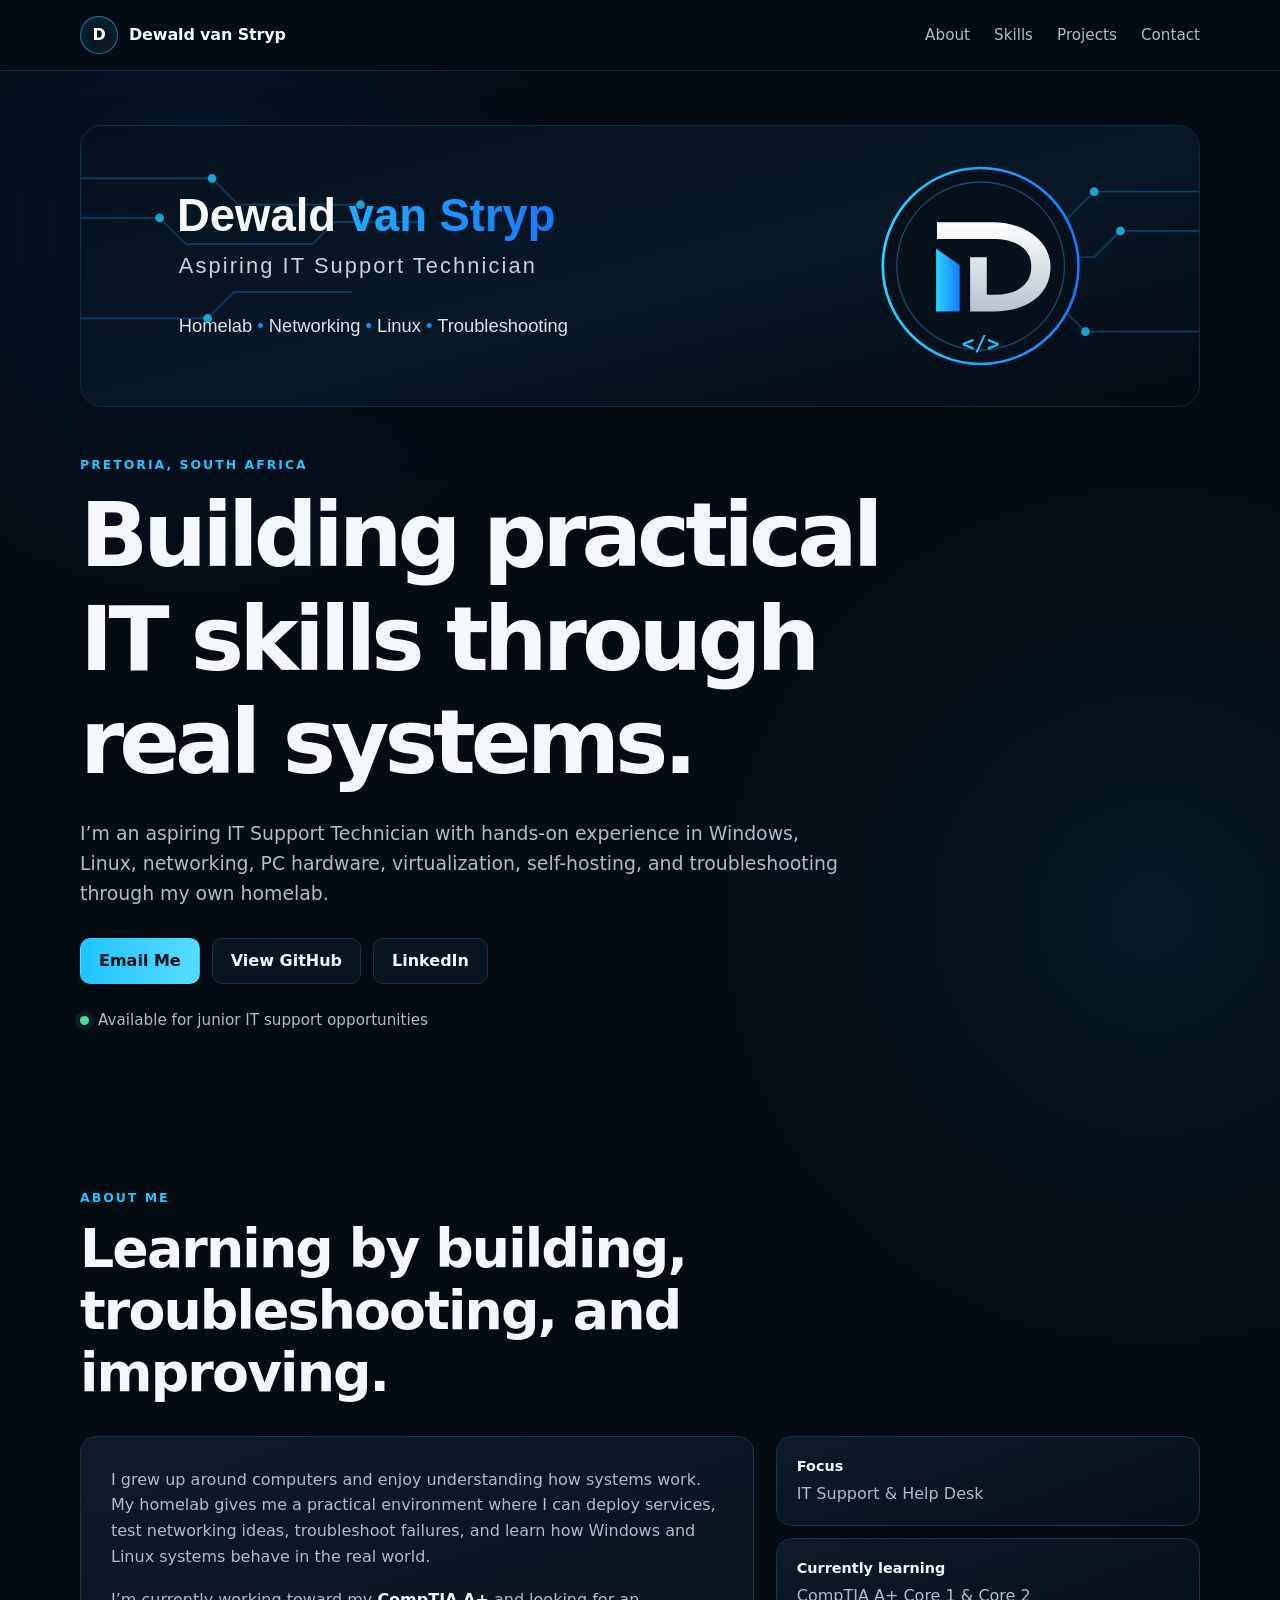
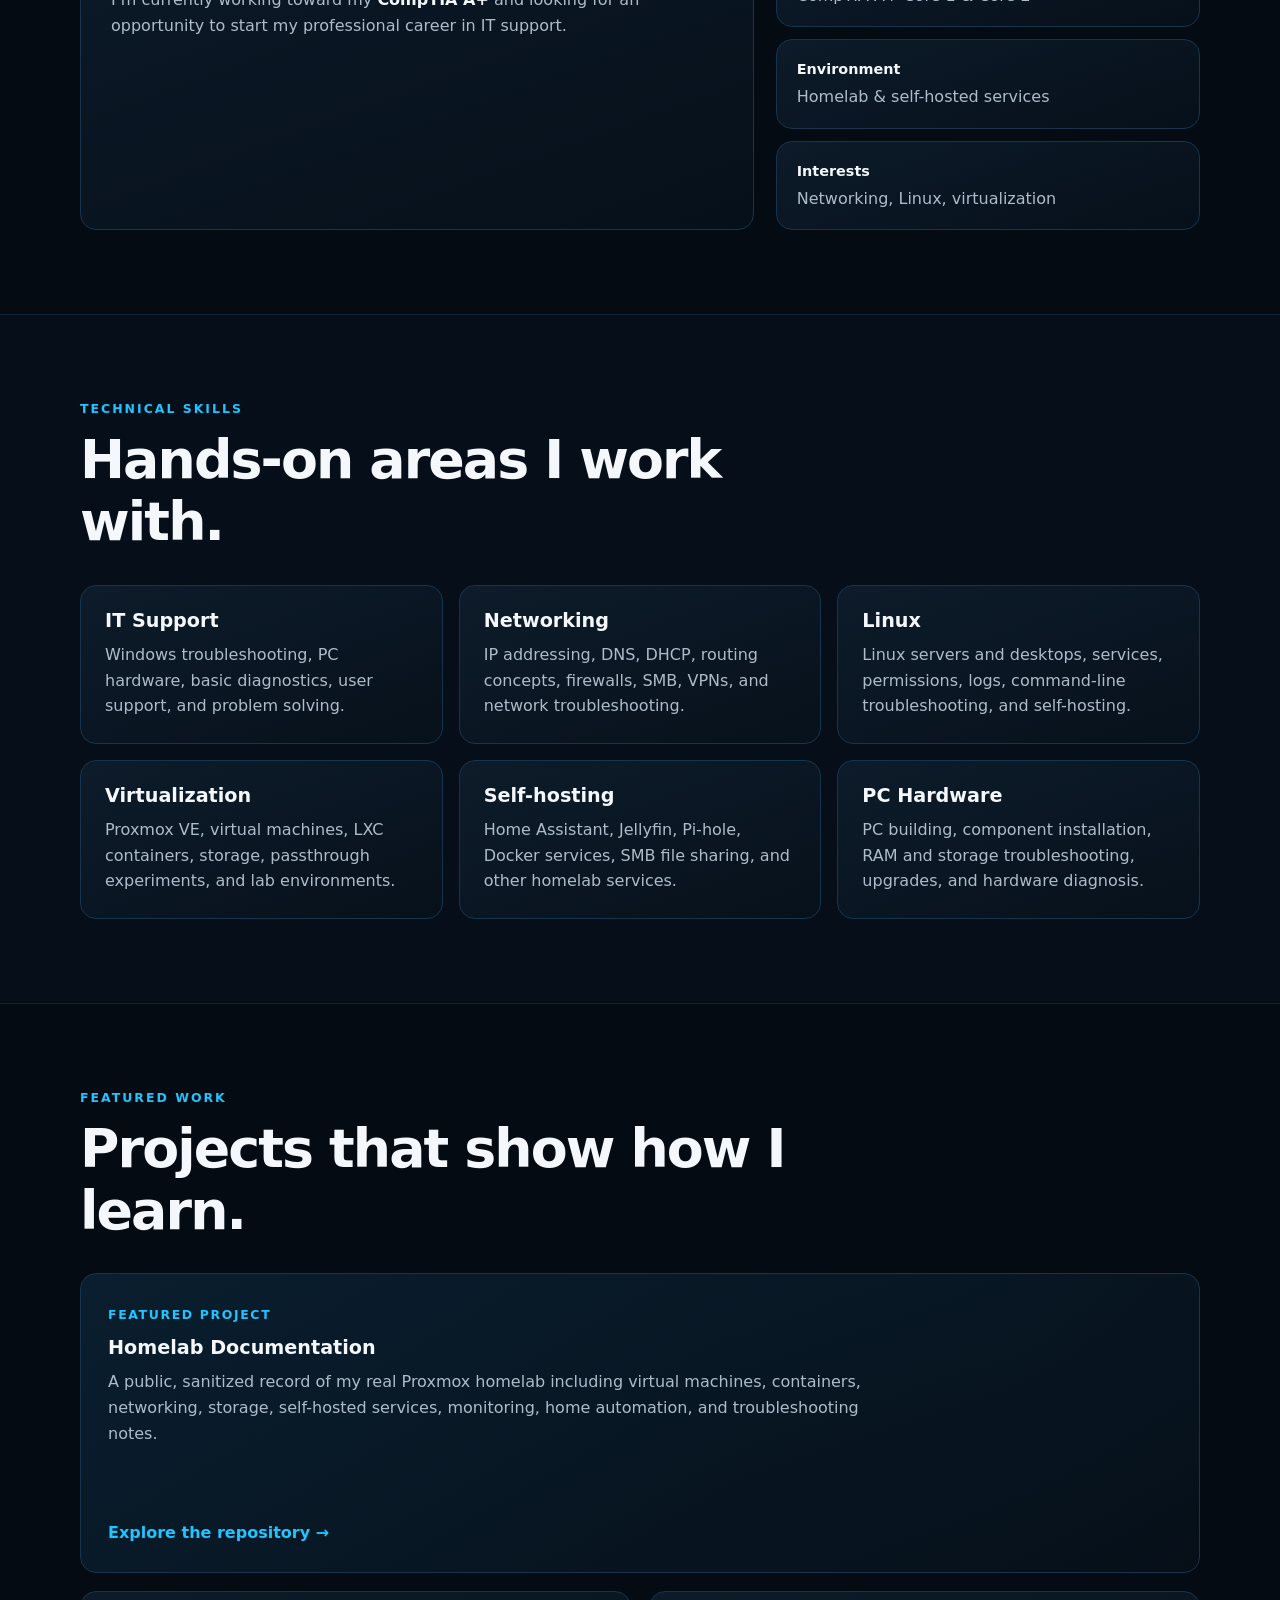
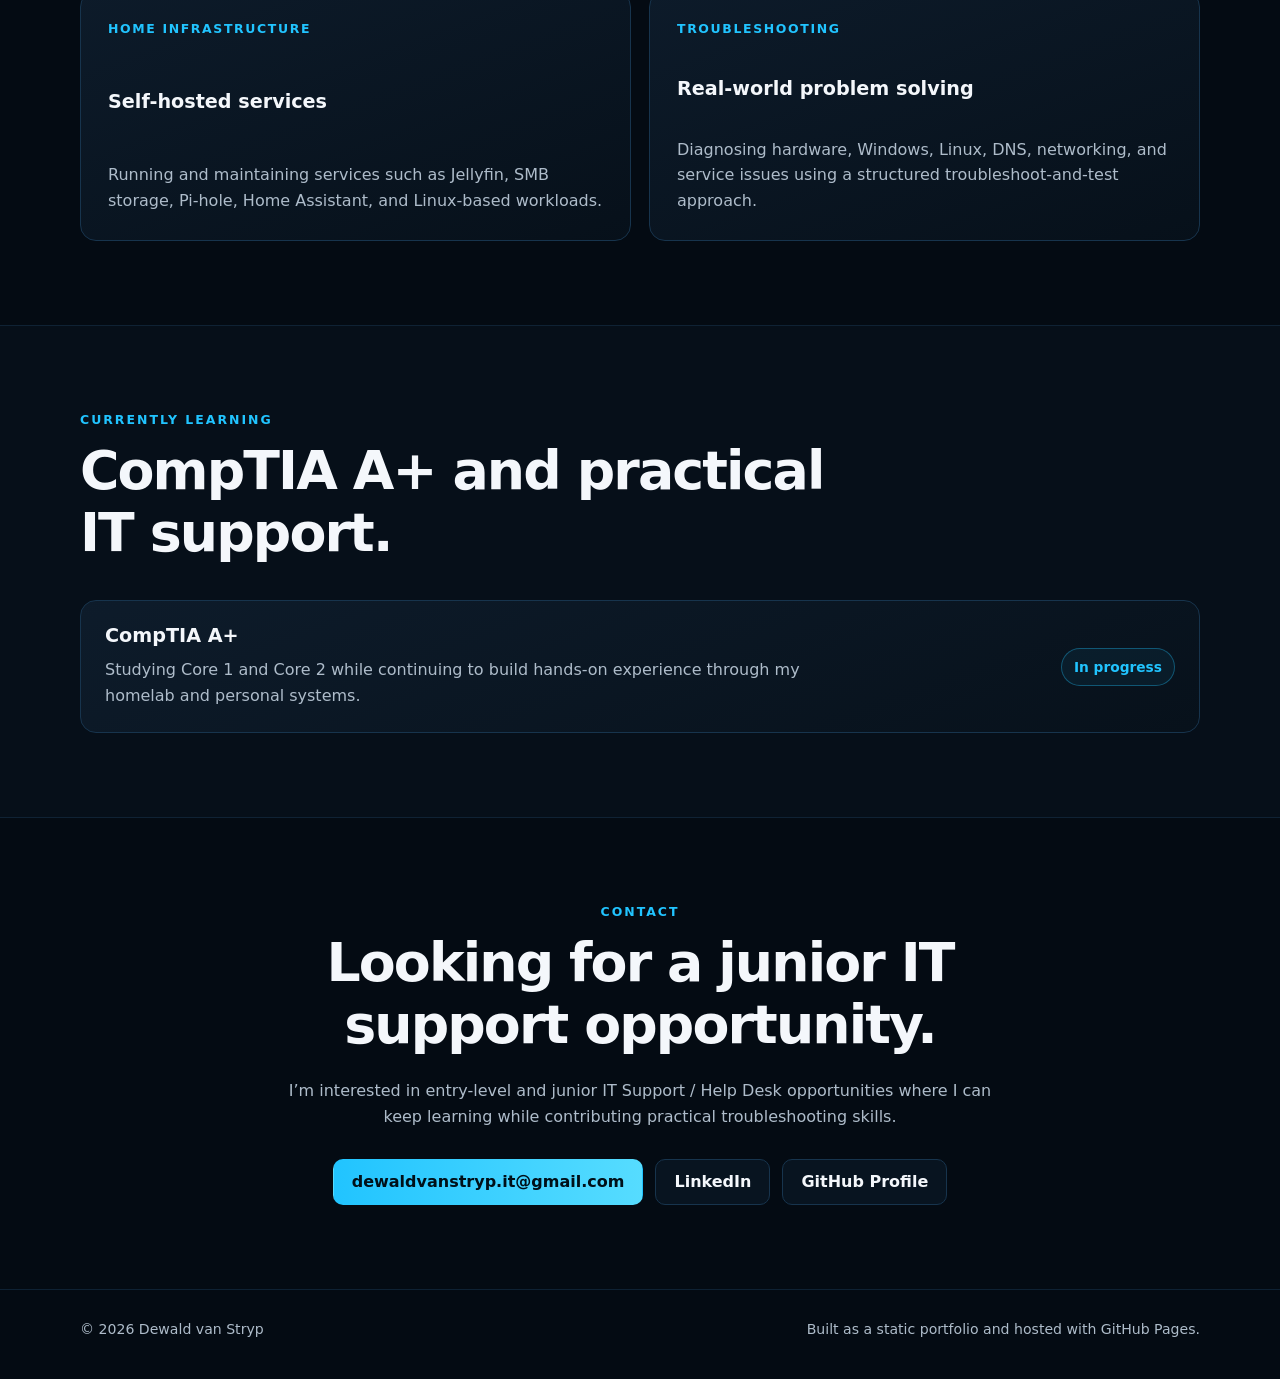
==== index.html @ bb2656aa "Add professional contact email" ====
<!DOCTYPE html>
<html lang="en">
<head>
  <meta charset="UTF-8" />
  <meta name="viewport" content="width=device-width, initial-scale=1.0" />
  <meta name="description" content="Dewald van Stryp — aspiring IT Support Technician with hands-on homelab, Linux, networking, virtualization, and troubleshooting experience." />
  <meta name="theme-color" content="#07111c" />
  <title>Dewald van Stryp | IT Support & Homelab</title>
  <link rel="stylesheet" href="styles.css" />
</head>
<body>
  <header class="site-header">
    <nav class="nav container" aria-label="Main navigation">
      <a class="brand" href="#top" aria-label="Dewald van Stryp home">
        <span class="brand-mark">D</span>
        <span>Dewald van Stryp</span>
      </a>
      <div class="nav-links">
        <a href="#about">About</a>
        <a href="#skills">Skills</a>
        <a href="#projects">Projects</a>
        <a href="#contact">Contact</a>
      </div>
    </nav>
  </header>

  <main id="top">
    <section class="hero container">
      <img class="hero-banner" src="assets/github-banner.svg" alt="Dewald van Stryp — Aspiring IT Support Technician" />
      <div class="hero-copy">
        <p class="eyebrow">Pretoria, South Africa</p>
        <h1>Building practical IT skills through real systems.</h1>
        <p class="hero-text">
          I’m an aspiring IT Support Technician with hands-on experience in Windows, Linux,
          networking, PC hardware, virtualization, self-hosting, and troubleshooting through my own homelab.
        </p>
        <div class="hero-actions">
          <a class="button primary" href="mailto:dewaldvanstryp.it@gmail.com">Email Me</a>
          <a class="button secondary" href="https://github.com/dewaldvanstryp" target="_blank" rel="noreferrer">View GitHub</a>
          <a class="button secondary" href="https://www.linkedin.com/in/dewald-van-stryp-269820373/" target="_blank" rel="noreferrer">LinkedIn</a>
        </div>
        <div class="status-row" aria-label="Current status">
          <span class="status-dot"></span>
          <span>Available for junior IT support opportunities</span>
        </div>
      </div>
    </section>

    <section id="about" class="section container">
      <div class="section-heading">
        <p class="eyebrow">About me</p>
        <h2>Learning by building, troubleshooting, and improving.</h2>
      </div>
      <div class="about-grid">
        <div class="card large-card">
          <p>
            I grew up around computers and enjoy understanding how systems work. My homelab gives me a practical environment
            where I can deploy services, test networking ideas, troubleshoot failures, and learn how Windows and Linux systems behave in the real world.
          </p>
          <p>
            I’m currently working toward my <strong>CompTIA A+</strong> and looking for an opportunity to start my professional career in IT support.
          </p>
        </div>
        <div class="quick-facts">
          <div class="fact"><strong>Focus</strong><span>IT Support & Help Desk</span></div>
          <div class="fact"><strong>Currently learning</strong><span>CompTIA A+ Core 1 & Core 2</span></div>
          <div class="fact"><strong>Environment</strong><span>Homelab & self-hosted services</span></div>
          <div class="fact"><strong>Interests</strong><span>Networking, Linux, virtualization</span></div>
        </div>
      </div>
    </section>

    <section id="skills" class="section alt-section">
      <div class="container">
        <div class="section-heading">
          <p class="eyebrow">Technical skills</p>
          <h2>Hands-on areas I work with.</h2>
        </div>
        <div class="skill-grid">
          <article class="card skill-card"><h3>IT Support</h3><p>Windows troubleshooting, PC hardware, basic diagnostics, user support, and problem solving.</p></article>
          <article class="card skill-card"><h3>Networking</h3><p>IP addressing, DNS, DHCP, routing concepts, firewalls, SMB, VPNs, and network troubleshooting.</p></article>
          <article class="card skill-card"><h3>Linux</h3><p>Linux servers and desktops, services, permissions, logs, command-line troubleshooting, and self-hosting.</p></article>
          <article class="card skill-card"><h3>Virtualization</h3><p>Proxmox VE, virtual machines, LXC containers, storage, passthrough experiments, and lab environments.</p></article>
          <article class="card skill-card"><h3>Self-hosting</h3><p>Home Assistant, Jellyfin, Pi-hole, Docker services, SMB file sharing, and other homelab services.</p></article>
          <article class="card skill-card"><h3>PC Hardware</h3><p>PC building, component installation, RAM and storage troubleshooting, upgrades, and hardware diagnosis.</p></article>
        </div>
      </div>
    </section>

    <section id="projects" class="section container">
      <div class="section-heading">
        <p class="eyebrow">Featured work</p>
        <h2>Projects that show how I learn.</h2>
      </div>
      <div class="project-grid">
        <article class="project-card featured">
          <div>
            <span class="project-label">Featured project</span>
            <h3>Homelab Documentation</h3>
            <p>A public, sanitized record of my real Proxmox homelab including virtual machines, containers, networking, storage, self-hosted services, monitoring, home automation, and troubleshooting notes.</p>
          </div>
          <a class="text-link" href="https://github.com/dewaldvanstryp/homelab" target="_blank" rel="noreferrer">Explore the repository →</a>
        </article>
        <article class="project-card"><span class="project-label">Home infrastructure</span><h3>Self-hosted services</h3><p>Running and maintaining services such as Jellyfin, SMB storage, Pi-hole, Home Assistant, and Linux-based workloads.</p></article>
        <article class="project-card"><span class="project-label">Troubleshooting</span><h3>Real-world problem solving</h3><p>Diagnosing hardware, Windows, Linux, DNS, networking, and service issues using a structured troubleshoot-and-test approach.</p></article>
      </div>
    </section>

    <section class="section alt-section">
      <div class="container learning-wrap">
        <div class="section-heading"><p class="eyebrow">Currently learning</p><h2>CompTIA A+ and practical IT support.</h2></div>
        <div class="learning-card"><div><h3>CompTIA A+</h3><p>Studying Core 1 and Core 2 while continuing to build hands-on experience through my homelab and personal systems.</p></div><span class="learning-badge">In progress</span></div>
      </div>
    </section>

    <section id="contact" class="section container contact-section">
      <p class="eyebrow">Contact</p>
      <h2>Looking for a junior IT support opportunity.</h2>
      <p>I’m interested in entry-level and junior IT Support / Help Desk opportunities where I can keep learning while contributing practical troubleshooting skills.</p>
      <div class="hero-actions contact-actions">
        <a class="button primary" href="mailto:dewaldvanstryp.it@gmail.com">dewaldvanstryp.it@gmail.com</a>
        <a class="button secondary" href="https://www.linkedin.com/in/dewald-van-stryp-269820373/" target="_blank" rel="noreferrer">LinkedIn</a>
        <a class="button secondary" href="https://github.com/dewaldvanstryp" target="_blank" rel="noreferrer">GitHub Profile</a>
      </div>
    </section>
  </main>

  <footer class="footer"><div class="container footer-inner"><span>© 2026 Dewald van Stryp</span><span>Built as a static portfolio and hosted with GitHub Pages.</span></div></footer>
</body>
</html>
---- styles.css ----
:root {
  --bg: #040b13;
  --bg-soft: #08131f;
  --panel: #0b1826;
  --panel-2: #0e1d2d;
  --text: #f4f7fb;
  --muted: #aebcca;
  --line: #17344d;
  --blue: #21c4ff;
  --blue-2: #1977ff;
  --green: #52d99b;
  --shadow: 0 18px 50px rgba(0, 0, 0, 0.28);
}

* { box-sizing: border-box; }
html { scroll-behavior: smooth; }
body {
  margin: 0;
  font-family: Inter, ui-sans-serif, system-ui, -apple-system, BlinkMacSystemFont, "Segoe UI", sans-serif;
  background:
    radial-gradient(circle at 15% 5%, rgba(25, 119, 255, 0.11), transparent 24rem),
    radial-gradient(circle at 90% 20%, rgba(33, 196, 255, 0.08), transparent 28rem),
    var(--bg);
  color: var(--text);
  line-height: 1.6;
}

a { color: inherit; }
img { max-width: 100%; display: block; }

.container { width: min(1120px, calc(100% - 40px)); margin: 0 auto; }
.site-header { position: sticky; top: 0; z-index: 20; border-bottom: 1px solid rgba(23, 52, 77, 0.72); background: rgba(4, 11, 19, 0.86); backdrop-filter: blur(16px); }
.nav { min-height: 70px; display: flex; align-items: center; justify-content: space-between; gap: 24px; }
.brand { display: inline-flex; align-items: center; gap: 11px; text-decoration: none; font-weight: 700; letter-spacing: -0.01em; }
.brand-mark { width: 38px; height: 38px; display: grid; place-items: center; border-radius: 50%; border: 1px solid rgba(33, 196, 255, 0.6); background: linear-gradient(145deg, #0b1d2c, #07111b); color: white; box-shadow: inset 0 0 18px rgba(33, 196, 255, 0.08); }
.nav-links { display: flex; flex-wrap: wrap; gap: 24px; }
.nav-links a { color: var(--muted); text-decoration: none; font-size: 0.95rem; }
.nav-links a:hover { color: var(--text); }
.hero { padding: 54px 0 72px; }
.hero-banner { width: 100%; border-radius: 22px; border: 1px solid rgba(33, 196, 255, 0.18); box-shadow: var(--shadow); }
.hero-copy { width: min(830px, 100%); padding: 48px 0 0; }
.eyebrow { margin: 0 0 10px; color: var(--blue); font-weight: 700; text-transform: uppercase; letter-spacing: 0.16em; font-size: 0.78rem; }
h1, h2, h3 { line-height: 1.15; }
h1 { margin: 0; max-width: 800px; font-size: clamp(2.55rem, 7vw, 5.7rem); letter-spacing: -0.055em; }
h2 { margin: 0; max-width: 760px; font-size: clamp(2rem, 4.2vw, 3.4rem); letter-spacing: -0.035em; }
h3 { margin: 0 0 10px; font-size: 1.2rem; }
.hero-text { margin: 24px 0 0; max-width: 760px; color: var(--muted); font-size: clamp(1rem, 2vw, 1.18rem); }
.hero-actions { display: flex; flex-wrap: wrap; gap: 12px; margin-top: 30px; }
.button { display: inline-flex; align-items: center; justify-content: center; min-height: 46px; padding: 0 18px; border-radius: 10px; text-decoration: none; font-weight: 700; border: 1px solid var(--line); transition: transform 0.16s ease, border-color 0.16s ease, background 0.16s ease; }
.button:hover { transform: translateY(-1px); }
.button.primary { color: #001019; border-color: transparent; background: linear-gradient(90deg, var(--blue), #56dcff); }
.button.secondary { background: rgba(11, 24, 38, 0.72); }
.button.secondary:hover { border-color: rgba(33, 196, 255, 0.62); }
.status-row { display: flex; align-items: center; gap: 9px; margin-top: 24px; color: var(--muted); font-size: 0.95rem; }
.status-dot { width: 9px; height: 9px; border-radius: 50%; background: var(--green); box-shadow: 0 0 0 5px rgba(82, 217, 155, 0.09); }
.section { padding: 84px 0; }
.alt-section { border-top: 1px solid rgba(23, 52, 77, 0.52); border-bottom: 1px solid rgba(23, 52, 77, 0.52); background: rgba(8, 19, 31, 0.56); }
.section-heading { margin-bottom: 32px; }
.about-grid { display: grid; grid-template-columns: 1.35fr 0.85fr; gap: 22px; align-items: stretch; }
.card, .project-card, .learning-card, .fact { border: 1px solid var(--line); background: linear-gradient(160deg, rgba(14, 29, 45, 0.88), rgba(7, 17, 27, 0.88)); border-radius: 16px; }
.large-card { padding: 30px; }
.large-card p { margin: 0 0 18px; color: var(--muted); }
.large-card p:last-child { margin-bottom: 0; }
.large-card strong { color: var(--text); }
.quick-facts { display: grid; gap: 12px; }
.fact { padding: 18px 20px; display: flex; flex-direction: column; gap: 3px; }
.fact strong { font-size: 0.9rem; }
.fact span { color: var(--muted); }
.skill-grid { display: grid; grid-template-columns: repeat(3, minmax(0, 1fr)); gap: 16px; }
.skill-card { padding: 24px; }
.skill-card p { margin: 0; color: var(--muted); }
.project-grid { display: grid; grid-template-columns: repeat(2, minmax(0, 1fr)); gap: 18px; }
.project-card { padding: 27px; min-height: 250px; display: flex; flex-direction: column; justify-content: space-between; }
.project-card.featured { grid-column: span 2; min-height: 300px; background: linear-gradient(150deg, rgba(10, 31, 48, 0.96), rgba(6, 15, 24, 0.96)), radial-gradient(circle at 85% 20%, rgba(33, 196, 255, 0.18), transparent 20rem); }
.project-card p { margin: 0; max-width: 760px; color: var(--muted); }
.project-label { display: inline-block; margin-bottom: 12px; color: var(--blue); font-size: 0.78rem; text-transform: uppercase; letter-spacing: 0.13em; font-weight: 700; }
.text-link { margin-top: 24px; text-decoration: none; color: var(--blue); font-weight: 700; }
.learning-wrap { display: grid; gap: 4px; }
.learning-card { padding: 24px; display: flex; align-items: center; justify-content: space-between; gap: 22px; }
.learning-card p { margin: 0; color: var(--muted); max-width: 700px; }
.learning-badge { flex: 0 0 auto; border: 1px solid rgba(33, 196, 255, 0.35); border-radius: 999px; padding: 7px 12px; color: var(--blue); background: rgba(33, 196, 255, 0.06); font-weight: 700; font-size: 0.86rem; }
.contact-section { text-align: center; max-width: 900px; }
.contact-section h2 { margin-left: auto; margin-right: auto; }
.contact-section > p:not(.eyebrow) { color: var(--muted); max-width: 710px; margin: 22px auto 0; }
.contact-actions { justify-content: center; }
.footer { border-top: 1px solid rgba(23, 52, 77, 0.55); padding: 28px 0 38px; color: var(--muted); font-size: 0.88rem; }
.footer-inner { display: flex; justify-content: space-between; gap: 18px; flex-wrap: wrap; }

@media (max-width: 800px) {
  .nav { align-items: flex-start; padding: 14px 0; }
  .nav-links { display: none; }
  .hero { padding-top: 28px; }
  .hero-copy { padding-top: 34px; }
  .about-grid, .skill-grid, .project-grid { grid-template-columns: 1fr; }
  .project-card.featured { grid-column: span 1; }
  .learning-card { align-items: flex-start; flex-direction: column; }
}

@media (max-width: 520px) {
  .container { width: min(100% - 26px, 1120px); }
  .section { padding: 66px 0; }
  .hero-banner { border-radius: 14px; }
  .brand span:last-child { display: none; }
  .button { width: 100%; }
}

@media (prefers-reduced-motion: reduce) {
  html { scroll-behavior: auto; }
  .button { transition: none; }
}
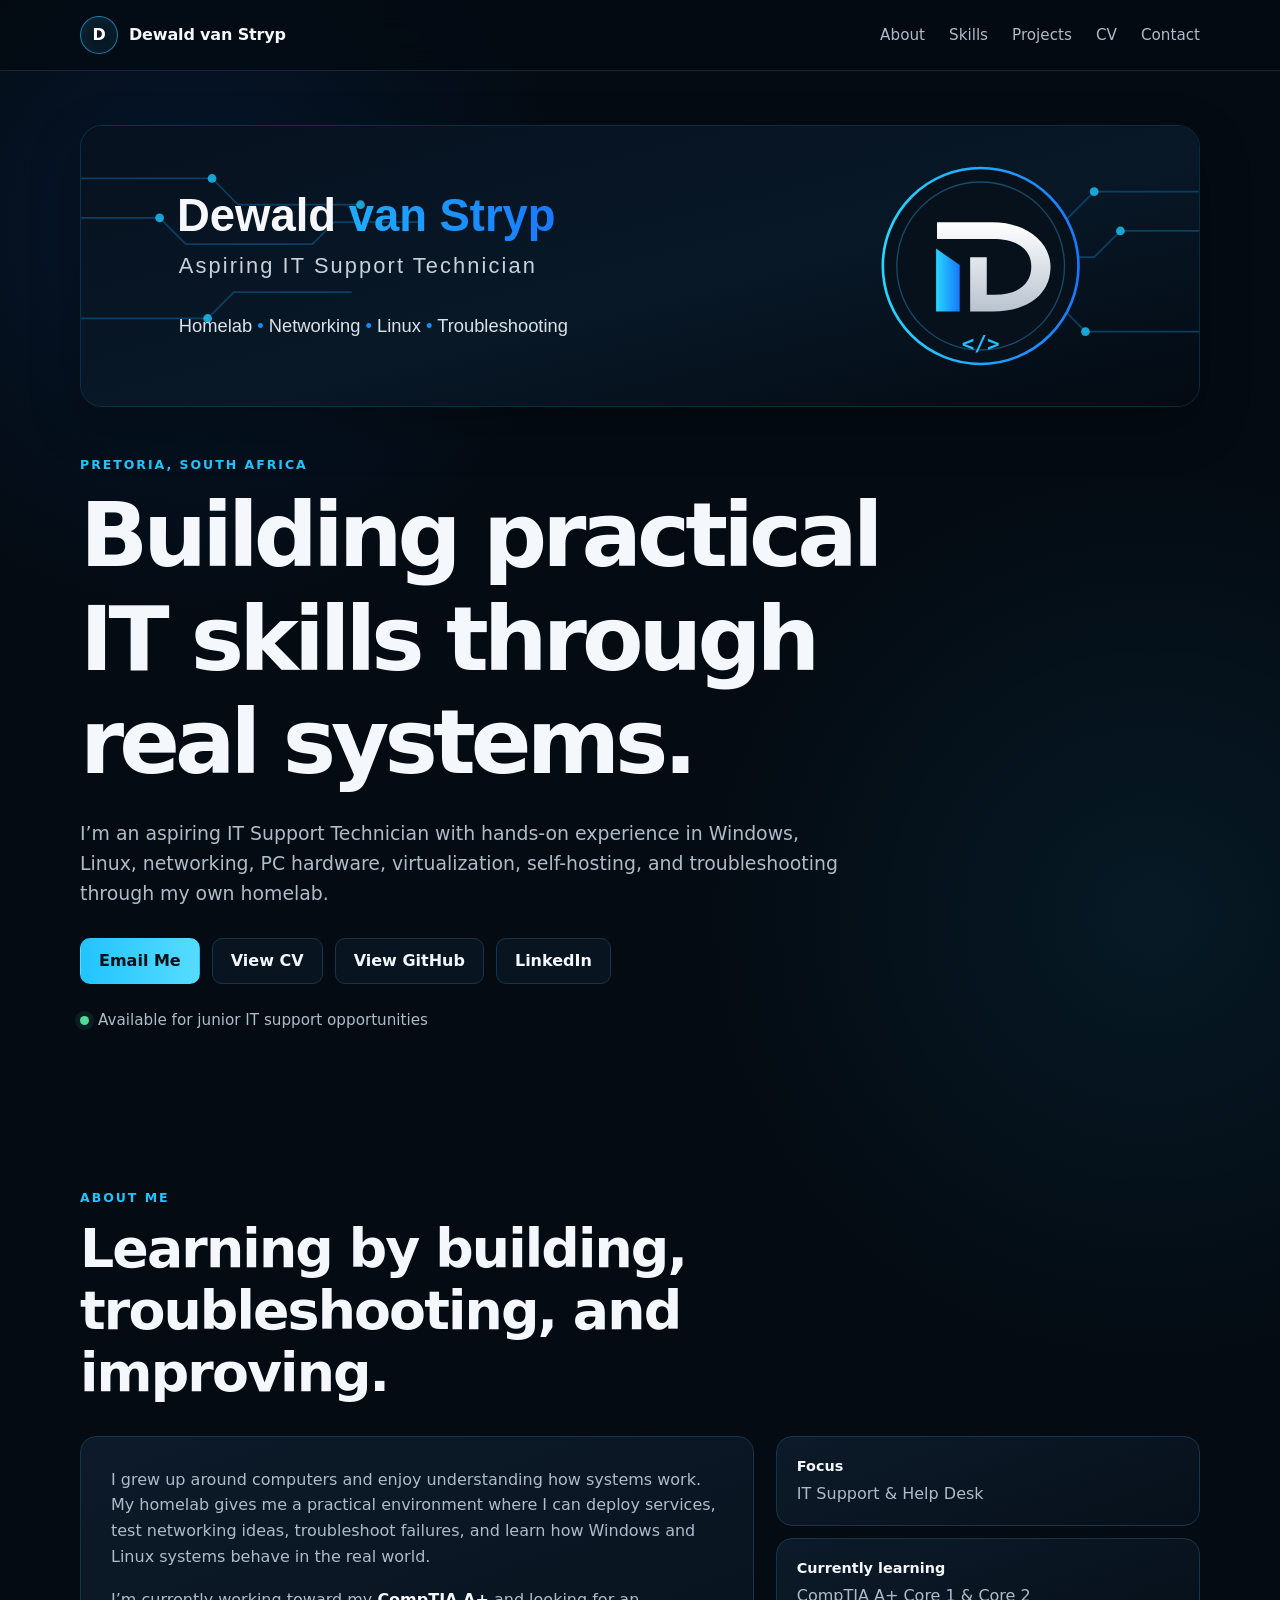
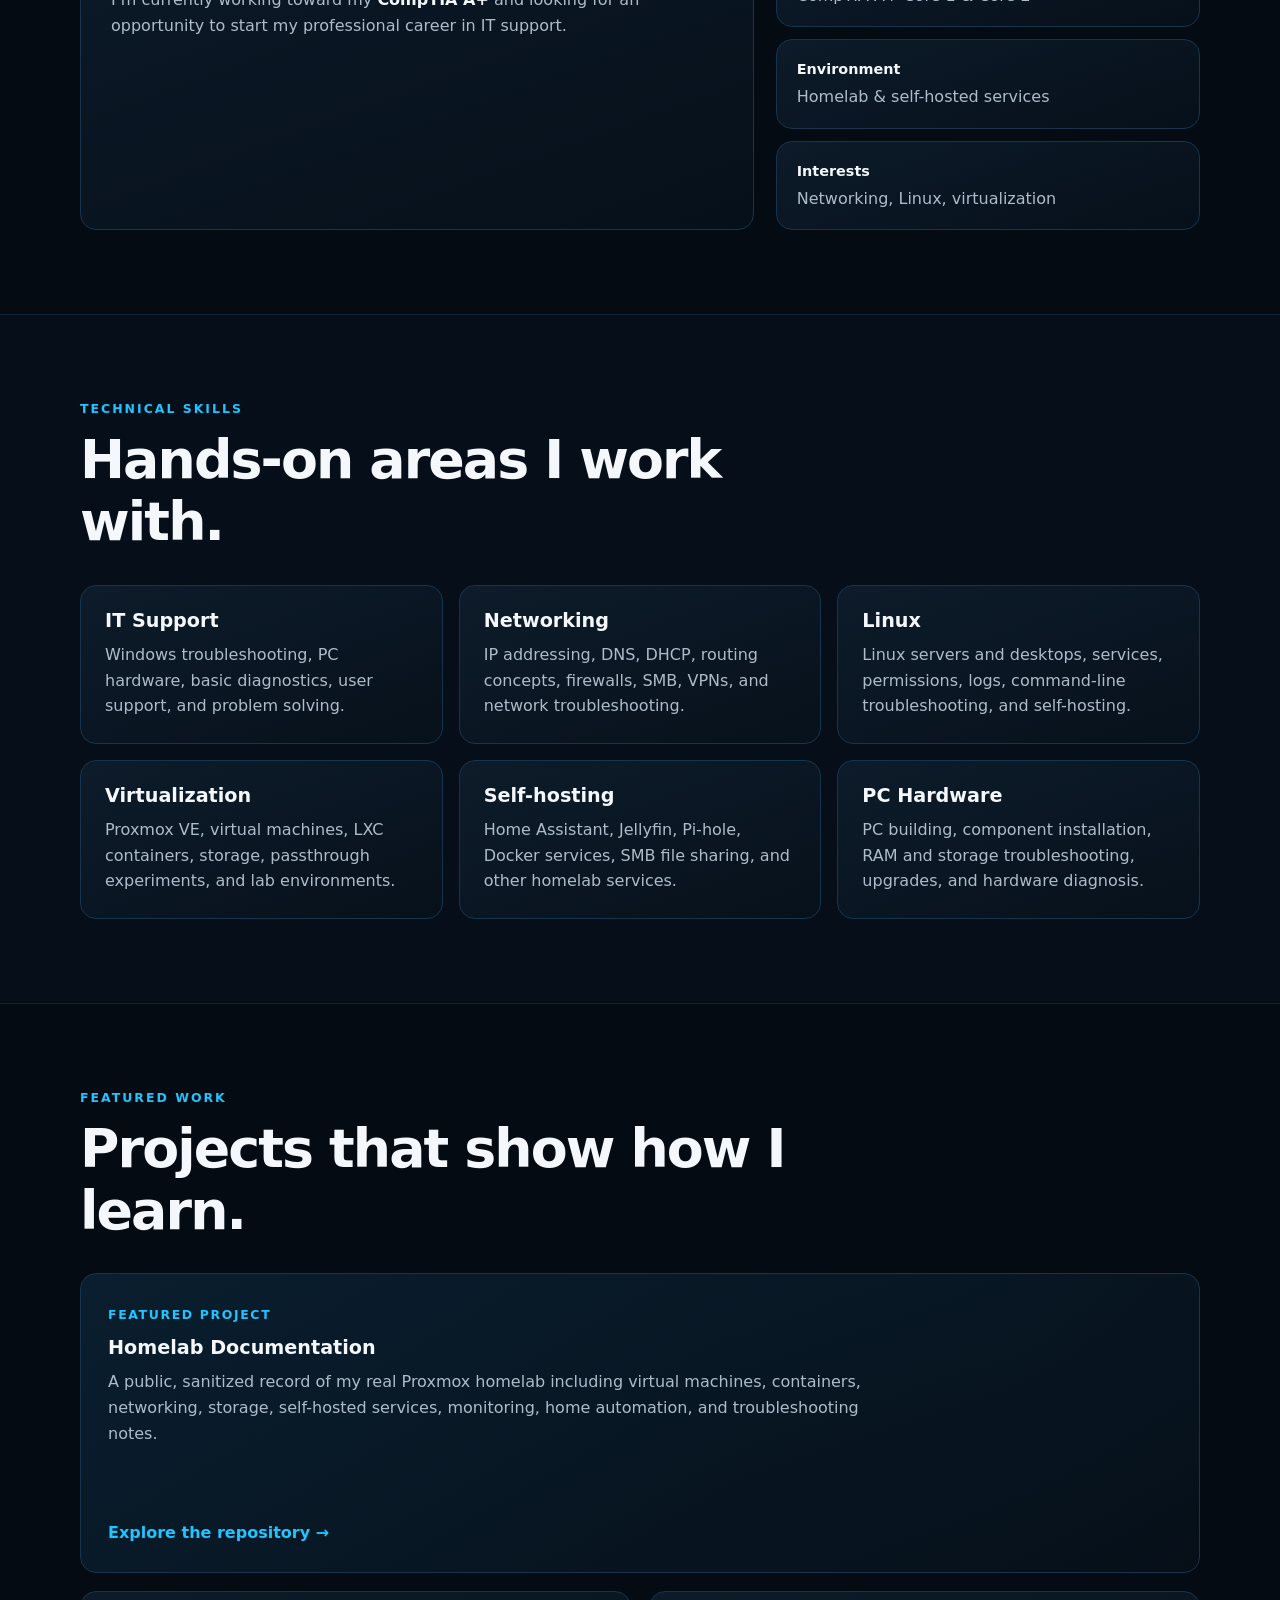
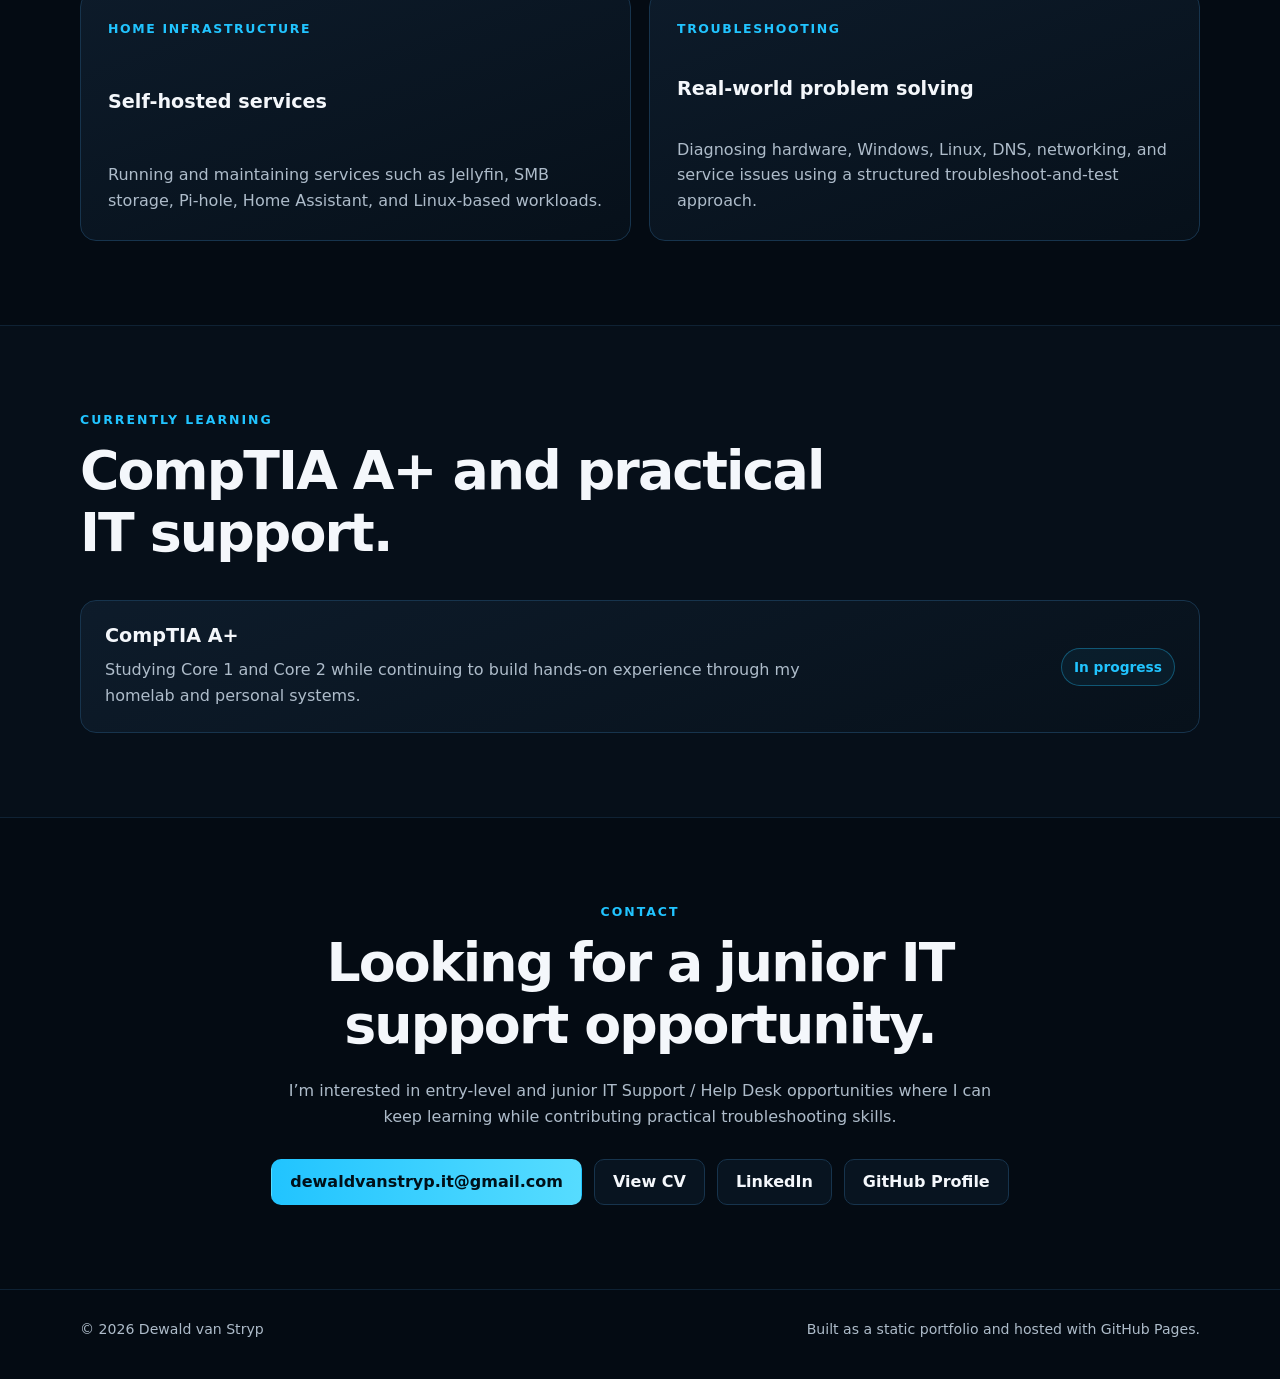
==== commit 32e0d90c: "Add CV links to portfolio" ====
--- a/index.html
+++ b/index.html
@@ -19,6 +19,7 @@
         <a href="#about">About</a>
         <a href="#skills">Skills</a>
         <a href="#projects">Projects</a>
+        <a href="cv.html">CV</a>
         <a href="#contact">Contact</a>
       </div>
     </nav>
@@ -36,6 +37,7 @@
         </p>
         <div class="hero-actions">
           <a class="button primary" href="mailto:dewaldvanstryp.it@gmail.com">Email Me</a>
+          <a class="button secondary" href="cv.html">View CV</a>
           <a class="button secondary" href="https://github.com/dewaldvanstryp" target="_blank" rel="noreferrer">View GitHub</a>
           <a class="button secondary" href="https://www.linkedin.com/in/dewald-van-stryp-269820373/" target="_blank" rel="noreferrer">LinkedIn</a>
         </div>
@@ -119,6 +121,7 @@
       <p>I’m interested in entry-level and junior IT Support / Help Desk opportunities where I can keep learning while contributing practical troubleshooting skills.</p>
       <div class="hero-actions contact-actions">
         <a class="button primary" href="mailto:dewaldvanstryp.it@gmail.com">dewaldvanstryp.it@gmail.com</a>
+        <a class="button secondary" href="cv.html">View CV</a>
         <a class="button secondary" href="https://www.linkedin.com/in/dewald-van-stryp-269820373/" target="_blank" rel="noreferrer">LinkedIn</a>
         <a class="button secondary" href="https://github.com/dewaldvanstryp" target="_blank" rel="noreferrer">GitHub Profile</a>
       </div>
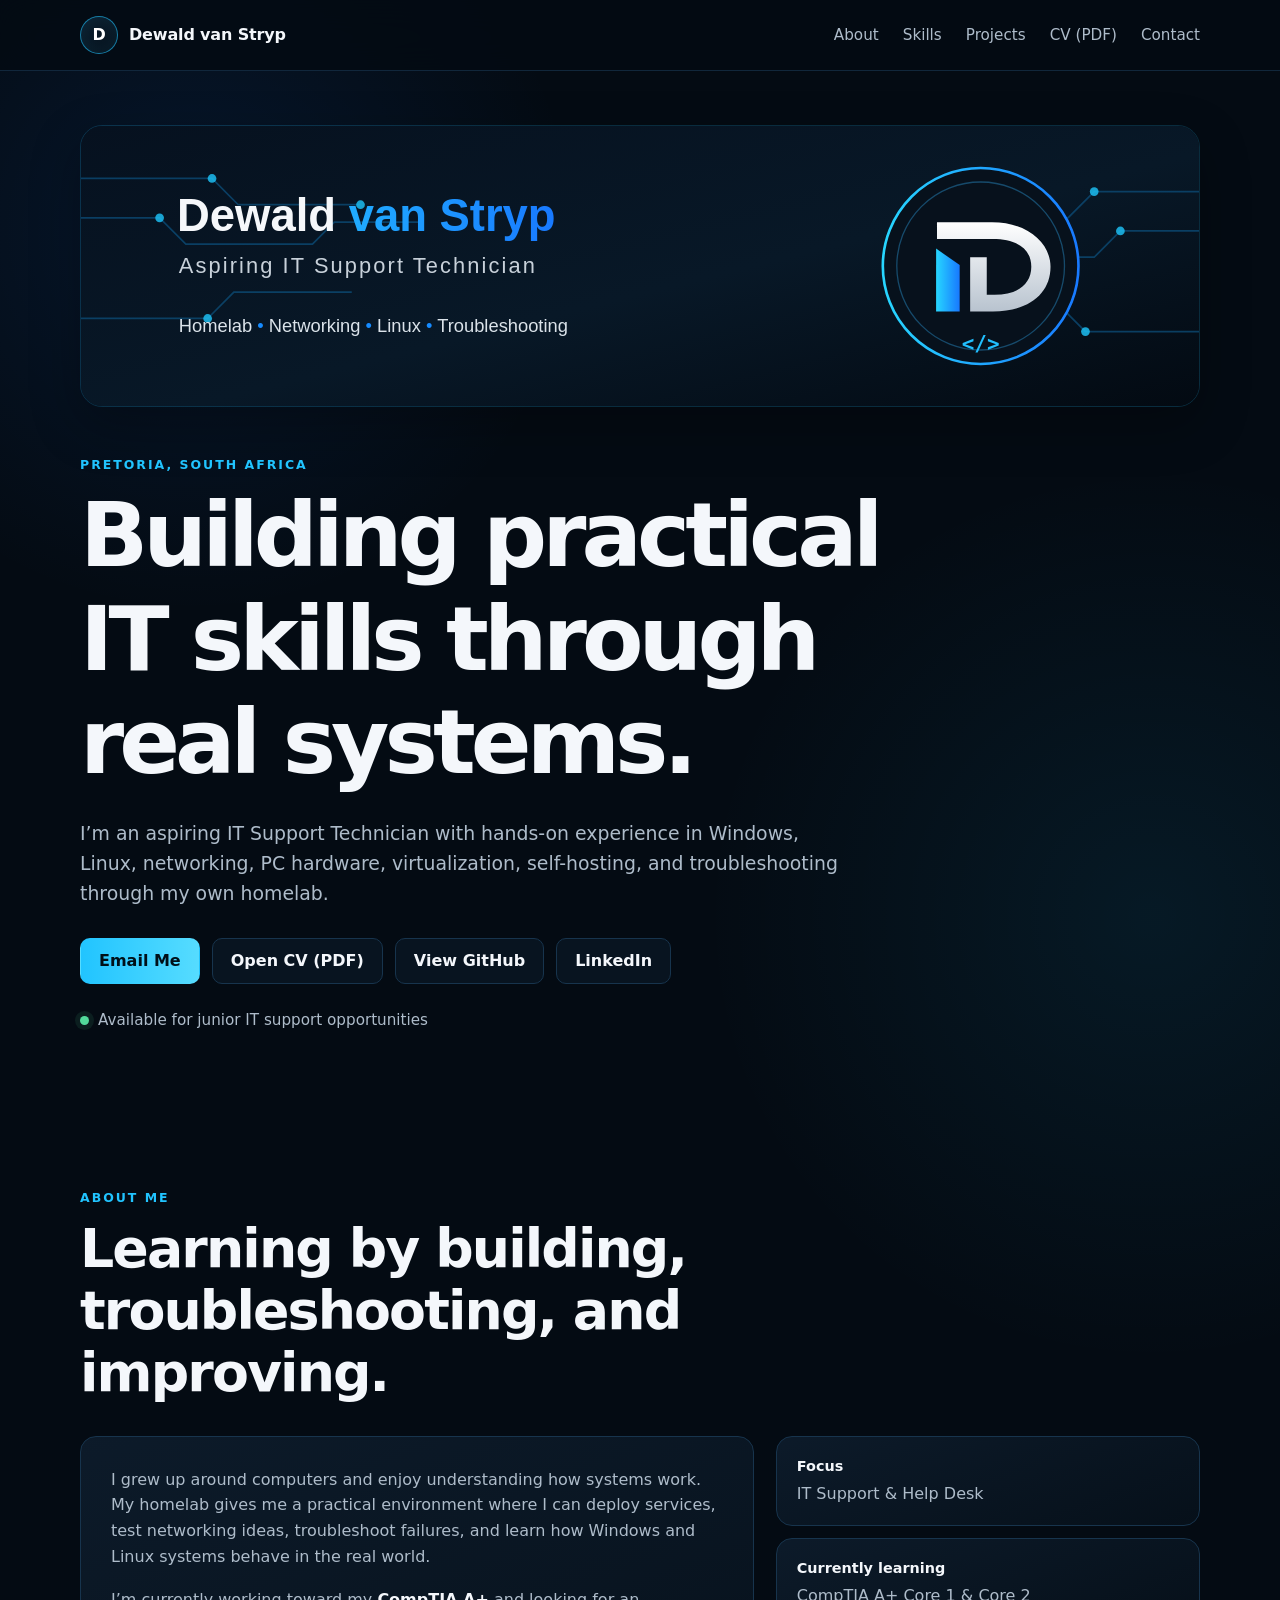
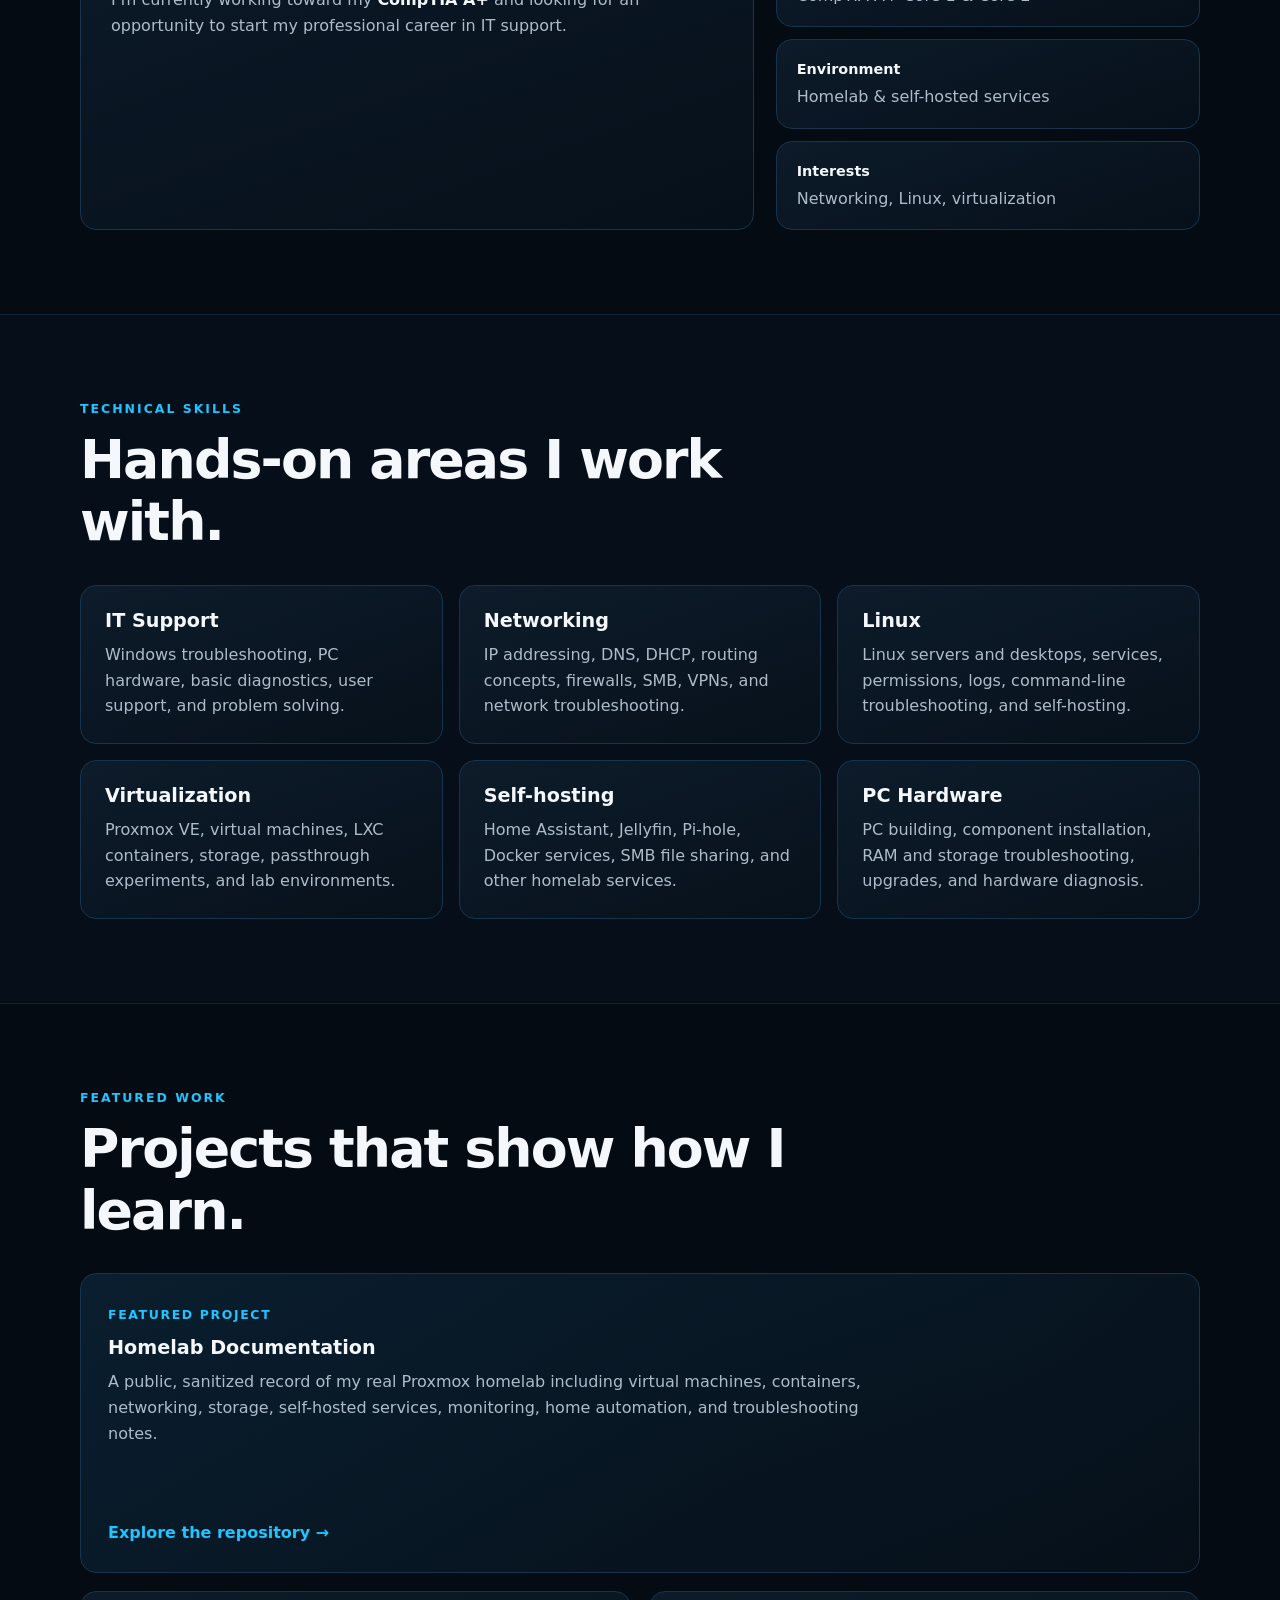
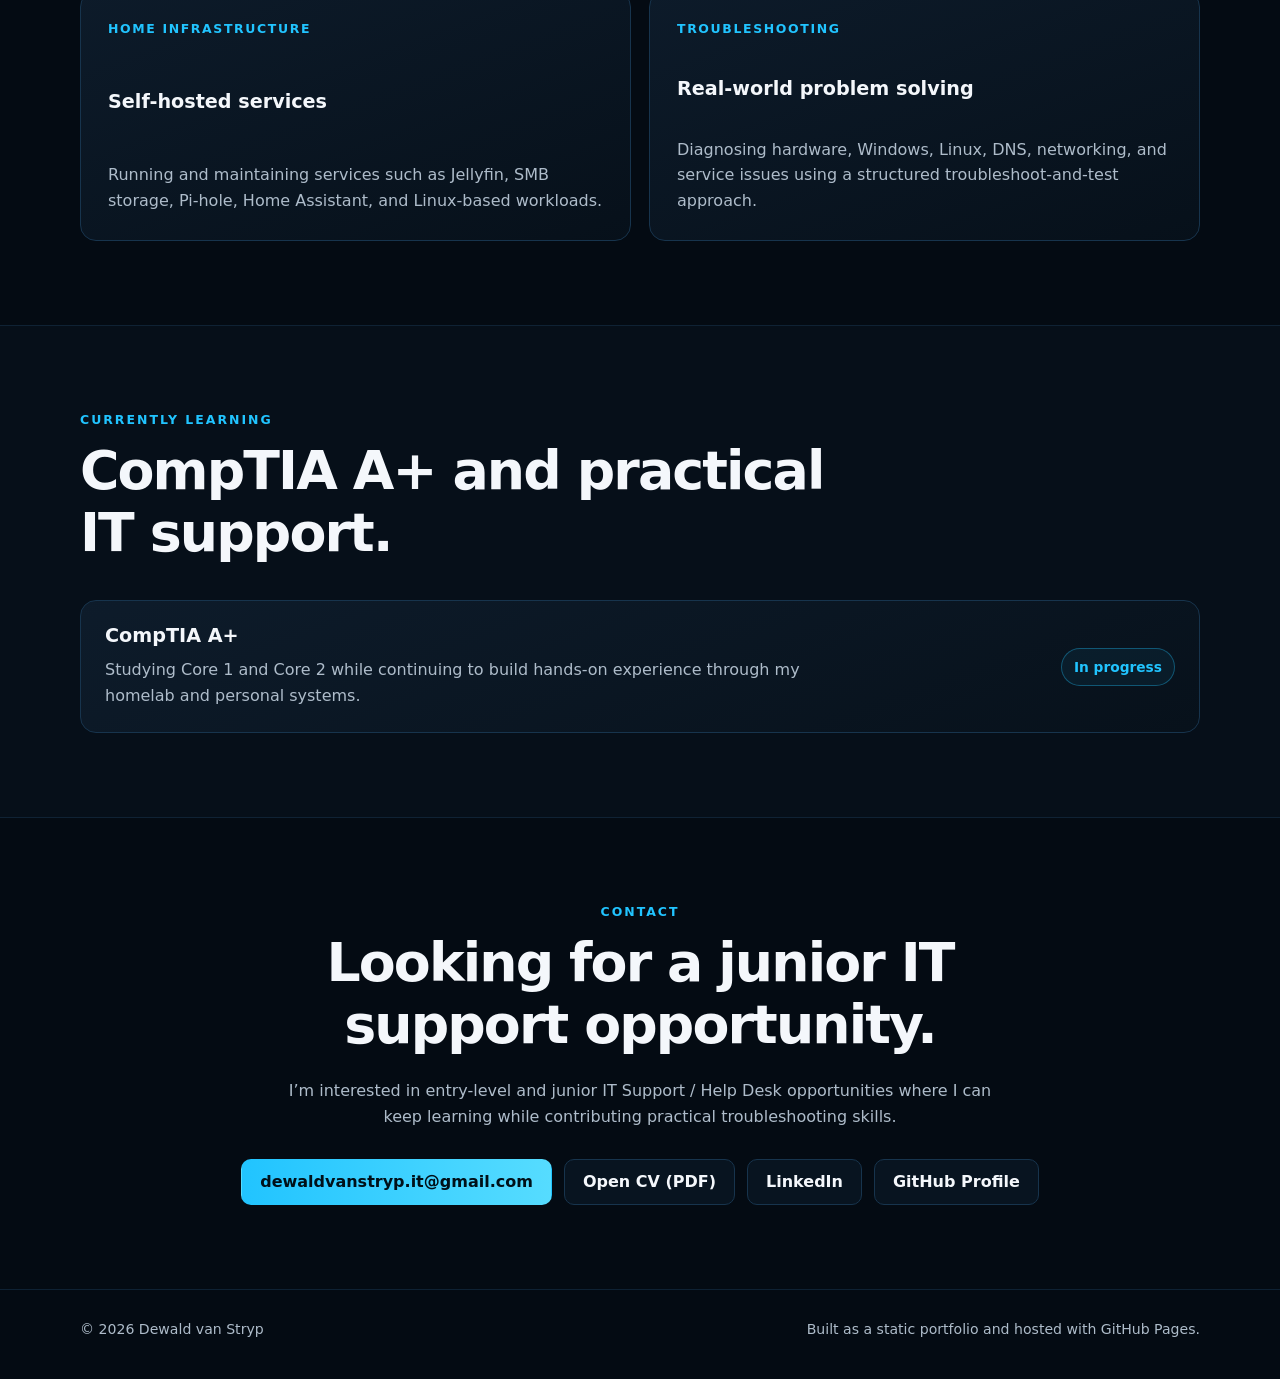
==== commit 0a792b1a: "Open real CV PDF from portfolio" ====
--- a/index.html
+++ b/index.html
@@ -19,7 +19,7 @@
         <a href="#about">About</a>
         <a href="#skills">Skills</a>
         <a href="#projects">Projects</a>
-        <a href="cv.html">CV</a>
+        <a href="Dewald_van_Stryp_IT_CV.pdf" target="_blank" rel="noreferrer">CV (PDF)</a>
         <a href="#contact">Contact</a>
       </div>
     </nav>
@@ -37,7 +37,7 @@
         </p>
         <div class="hero-actions">
           <a class="button primary" href="mailto:dewaldvanstryp.it@gmail.com">Email Me</a>
-          <a class="button secondary" href="cv.html">View CV</a>
+          <a class="button secondary" href="Dewald_van_Stryp_IT_CV.pdf" target="_blank" rel="noreferrer">Open CV (PDF)</a>
           <a class="button secondary" href="https://github.com/dewaldvanstryp" target="_blank" rel="noreferrer">View GitHub</a>
           <a class="button secondary" href="https://www.linkedin.com/in/dewald-van-stryp-269820373/" target="_blank" rel="noreferrer">LinkedIn</a>
         </div>
@@ -121,7 +121,7 @@
       <p>I’m interested in entry-level and junior IT Support / Help Desk opportunities where I can keep learning while contributing practical troubleshooting skills.</p>
       <div class="hero-actions contact-actions">
         <a class="button primary" href="mailto:dewaldvanstryp.it@gmail.com">dewaldvanstryp.it@gmail.com</a>
-        <a class="button secondary" href="cv.html">View CV</a>
+        <a class="button secondary" href="Dewald_van_Stryp_IT_CV.pdf" target="_blank" rel="noreferrer">Open CV (PDF)</a>
         <a class="button secondary" href="https://www.linkedin.com/in/dewald-van-stryp-269820373/" target="_blank" rel="noreferrer">LinkedIn</a>
         <a class="button secondary" href="https://github.com/dewaldvanstryp" target="_blank" rel="noreferrer">GitHub Profile</a>
       </div>
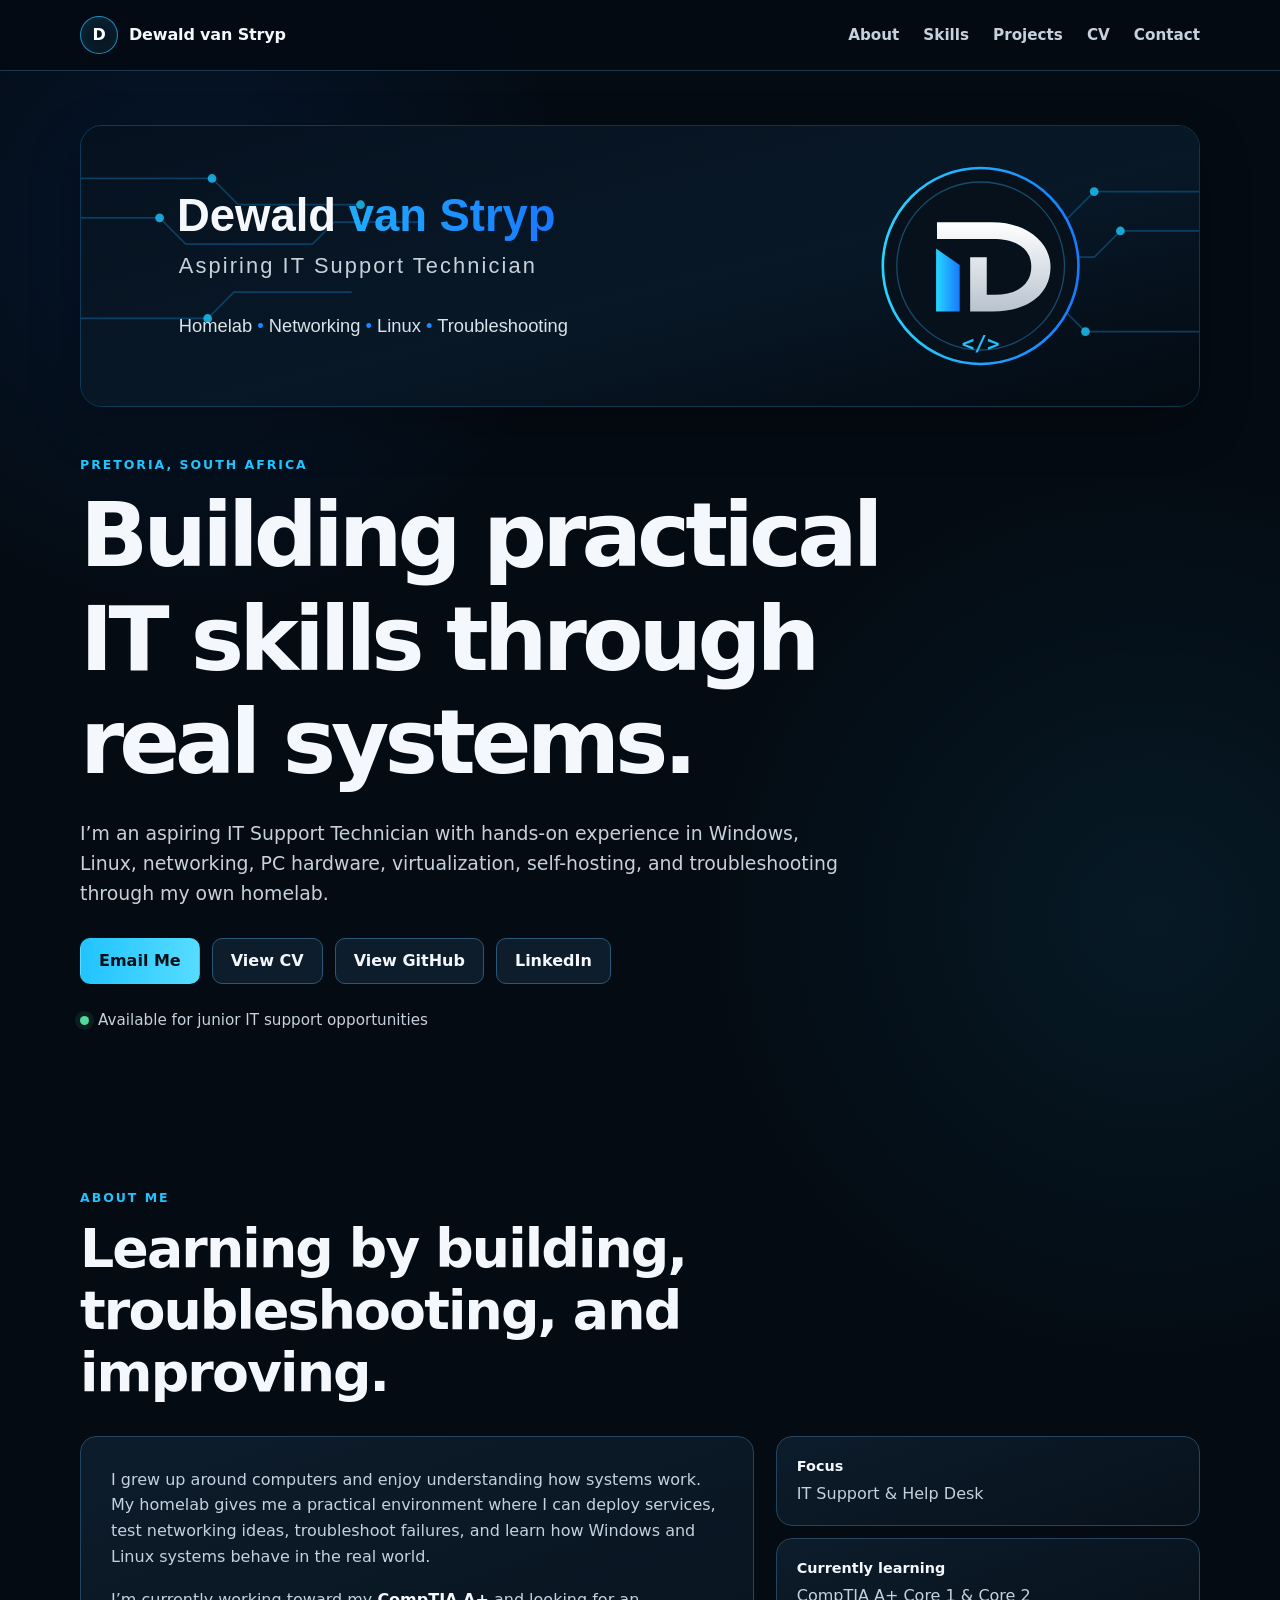
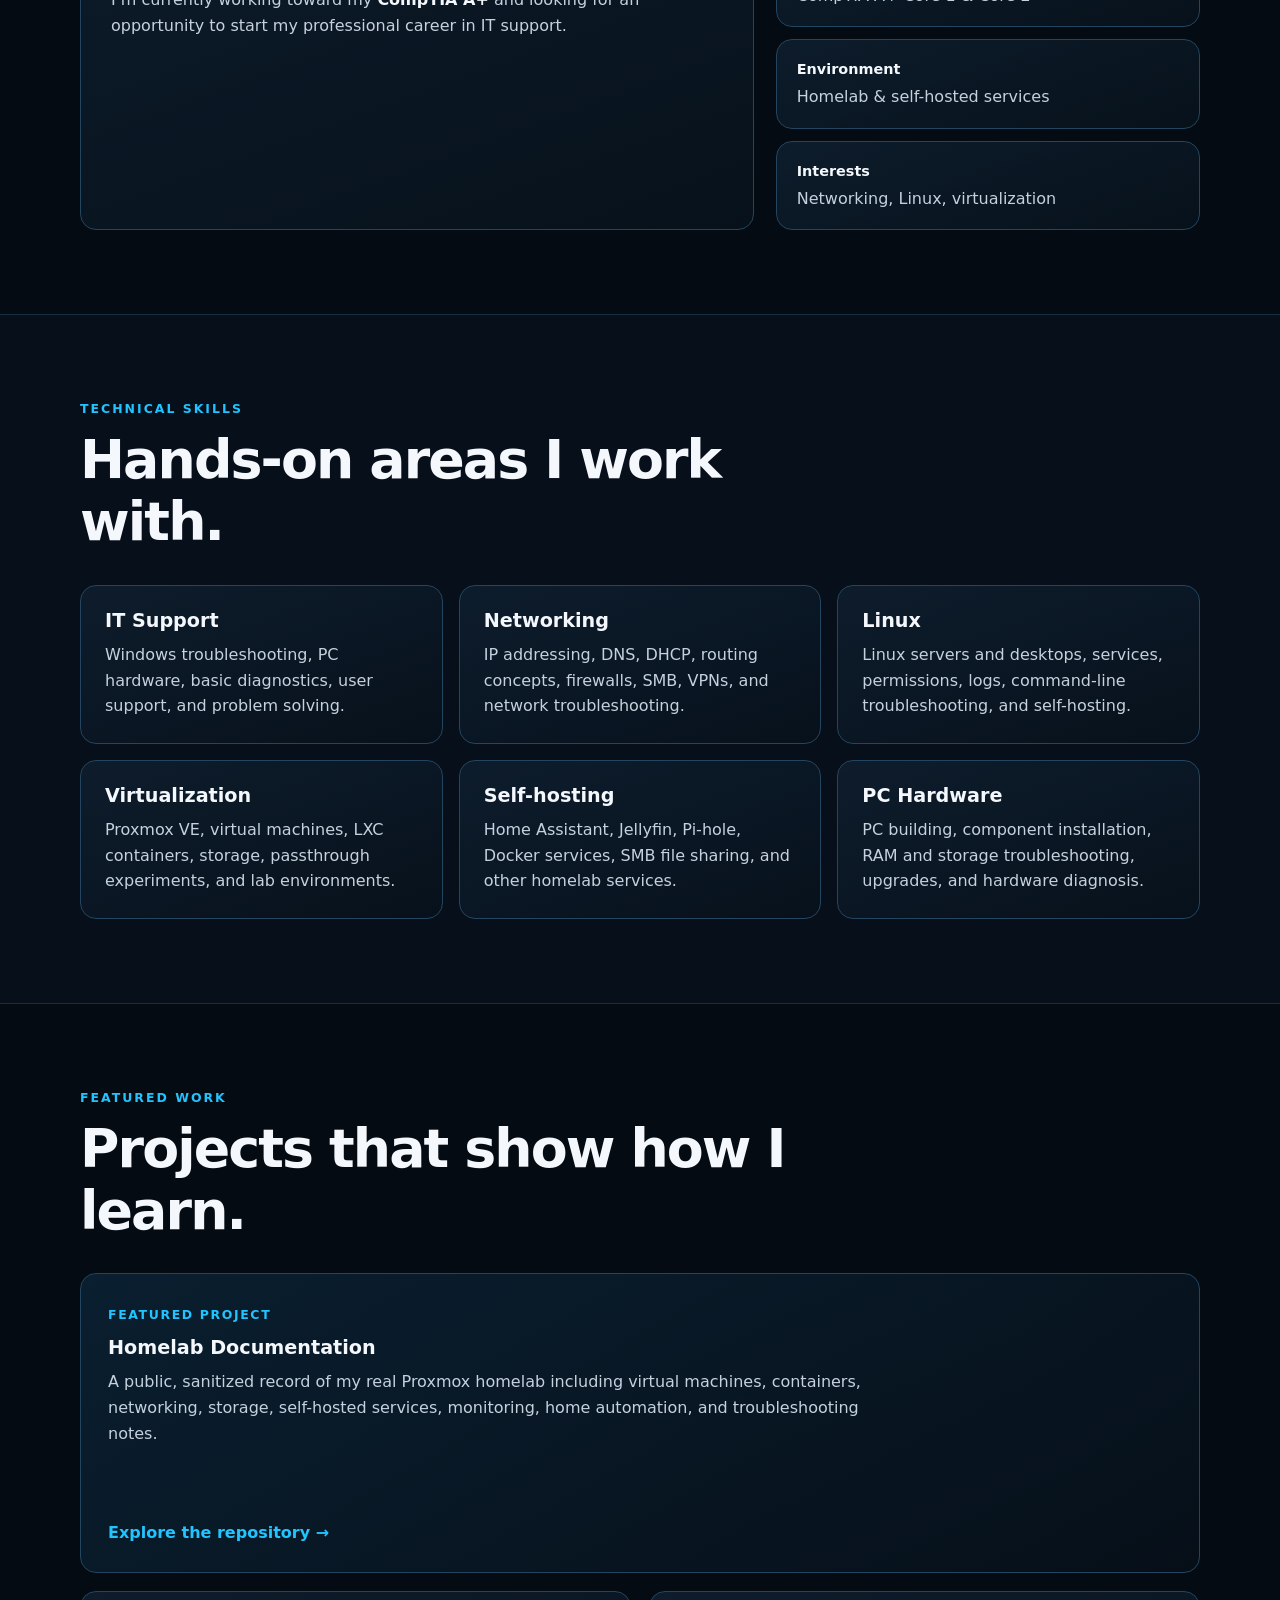
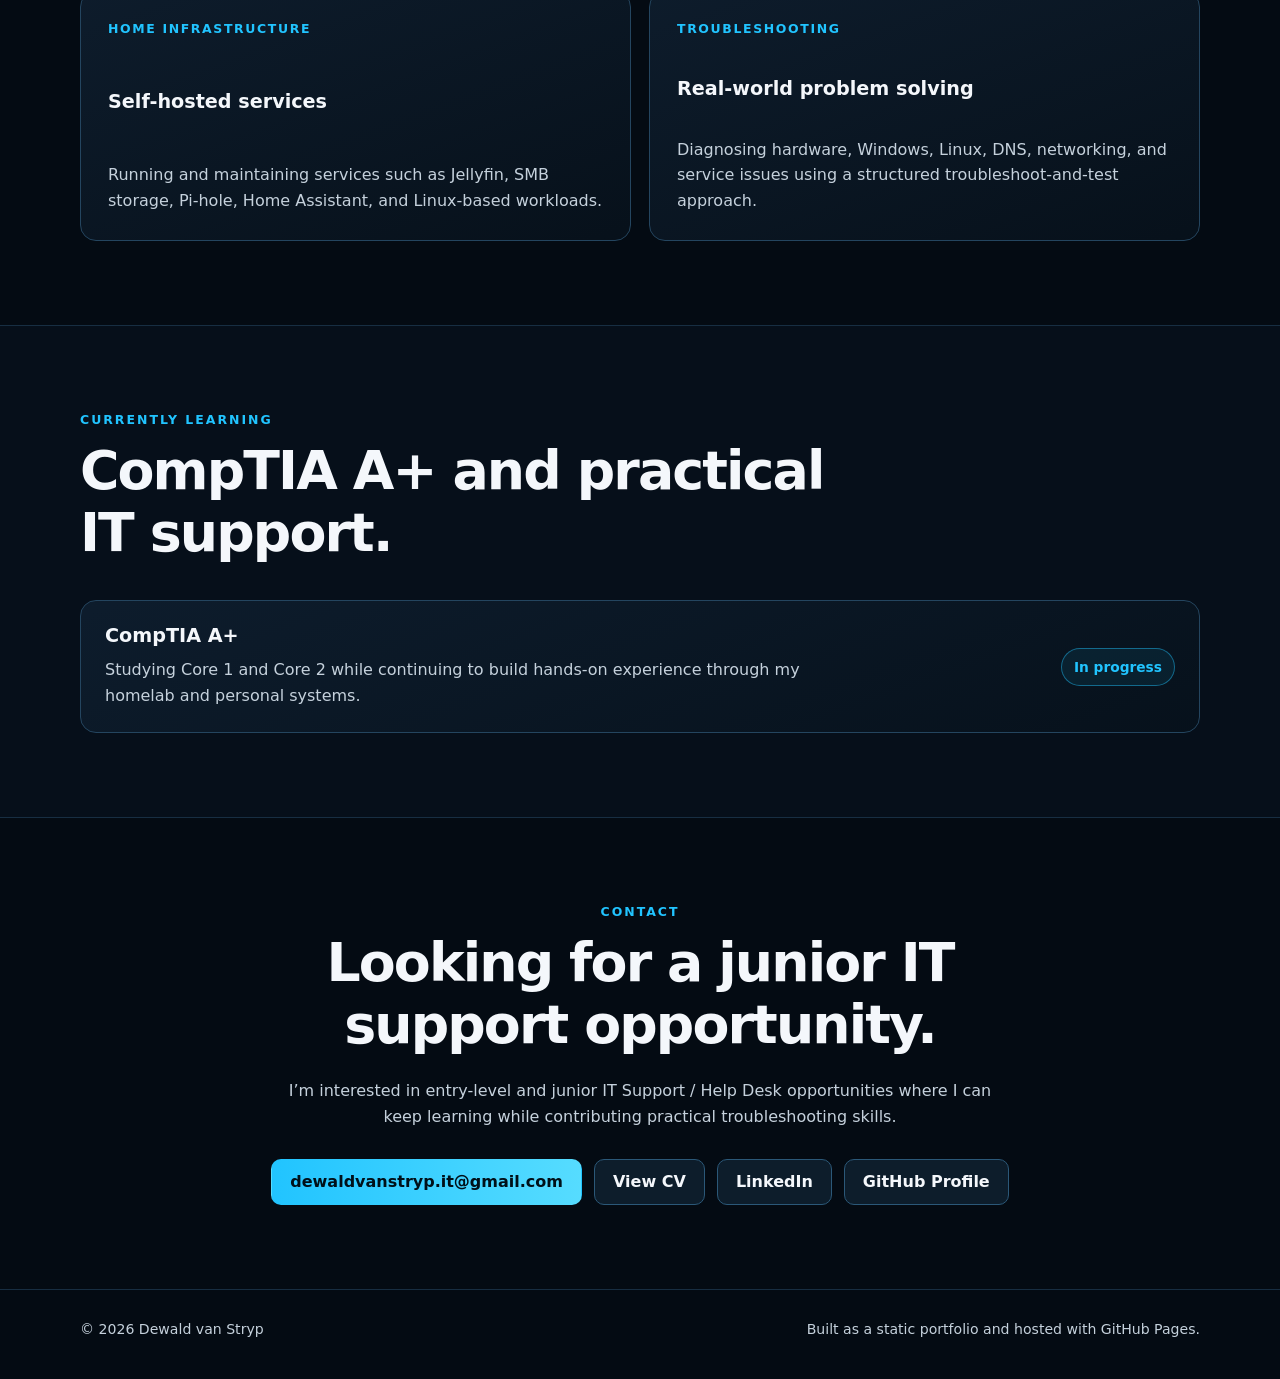
==== commit 38d56163: "Route CV links through working viewer" ====
--- a/index.html
+++ b/index.html
@@ -19,7 +19,7 @@
         <a href="#about">About</a>
         <a href="#skills">Skills</a>
         <a href="#projects">Projects</a>
-        <a href="Dewald_van_Stryp_IT_CV.pdf" target="_blank" rel="noreferrer">CV (PDF)</a>
+        <a href="cv.html">CV</a>
         <a href="#contact">Contact</a>
       </div>
     </nav>
@@ -37,7 +37,7 @@
         </p>
         <div class="hero-actions">
           <a class="button primary" href="mailto:dewaldvanstryp.it@gmail.com">Email Me</a>
-          <a class="button secondary" href="Dewald_van_Stryp_IT_CV.pdf" target="_blank" rel="noreferrer">Open CV (PDF)</a>
+          <a class="button secondary" href="cv.html">View CV</a>
           <a class="button secondary" href="https://github.com/dewaldvanstryp" target="_blank" rel="noreferrer">View GitHub</a>
           <a class="button secondary" href="https://www.linkedin.com/in/dewald-van-stryp-269820373/" target="_blank" rel="noreferrer">LinkedIn</a>
         </div>
@@ -121,7 +121,7 @@
       <p>I’m interested in entry-level and junior IT Support / Help Desk opportunities where I can keep learning while contributing practical troubleshooting skills.</p>
       <div class="hero-actions contact-actions">
         <a class="button primary" href="mailto:dewaldvanstryp.it@gmail.com">dewaldvanstryp.it@gmail.com</a>
-        <a class="button secondary" href="Dewald_van_Stryp_IT_CV.pdf" target="_blank" rel="noreferrer">Open CV (PDF)</a>
+        <a class="button secondary" href="cv.html">View CV</a>
         <a class="button secondary" href="https://www.linkedin.com/in/dewald-van-stryp-269820373/" target="_blank" rel="noreferrer">LinkedIn</a>
         <a class="button secondary" href="https://github.com/dewaldvanstryp" target="_blank" rel="noreferrer">GitHub Profile</a>
       </div>
--- a/styles.css
+++ b/styles.css
@@ -4,8 +4,8 @@
   --panel: #0b1826;
   --panel-2: #0e1d2d;
   --text: #f4f7fb;
-  --muted: #aebcca;
-  --line: #17344d;
+  --muted: #c5d1dc;
+  --line: #24455f;
   --blue: #21c4ff;
   --blue-2: #1977ff;
   --green: #52d99b;
@@ -29,35 +29,35 @@
 img { max-width: 100%; display: block; }
 
 .container { width: min(1120px, calc(100% - 40px)); margin: 0 auto; }
-.site-header { position: sticky; top: 0; z-index: 20; border-bottom: 1px solid rgba(23, 52, 77, 0.72); background: rgba(4, 11, 19, 0.86); backdrop-filter: blur(16px); }
+.site-header { position: sticky; top: 0; z-index: 20; border-bottom: 1px solid rgba(36, 69, 95, 0.78); background: rgba(4, 11, 19, 0.9); backdrop-filter: blur(16px); }
 .nav { min-height: 70px; display: flex; align-items: center; justify-content: space-between; gap: 24px; }
 .brand { display: inline-flex; align-items: center; gap: 11px; text-decoration: none; font-weight: 700; letter-spacing: -0.01em; }
-.brand-mark { width: 38px; height: 38px; display: grid; place-items: center; border-radius: 50%; border: 1px solid rgba(33, 196, 255, 0.6); background: linear-gradient(145deg, #0b1d2c, #07111b); color: white; box-shadow: inset 0 0 18px rgba(33, 196, 255, 0.08); }
+.brand-mark { width: 38px; height: 38px; display: grid; place-items: center; border-radius: 50%; border: 1px solid rgba(33, 196, 255, 0.7); background: linear-gradient(145deg, #0b1d2c, #07111b); color: white; box-shadow: inset 0 0 18px rgba(33, 196, 255, 0.08); }
 .nav-links { display: flex; flex-wrap: wrap; gap: 24px; }
-.nav-links a { color: var(--muted); text-decoration: none; font-size: 0.95rem; }
+.nav-links a { color: var(--muted); text-decoration: none; font-size: 0.95rem; font-weight: 600; }
 .nav-links a:hover { color: var(--text); }
 .hero { padding: 54px 0 72px; }
-.hero-banner { width: 100%; border-radius: 22px; border: 1px solid rgba(33, 196, 255, 0.18); box-shadow: var(--shadow); }
+.hero-banner { width: 100%; border-radius: 22px; border: 1px solid rgba(33, 196, 255, 0.24); box-shadow: var(--shadow); }
 .hero-copy { width: min(830px, 100%); padding: 48px 0 0; }
-.eyebrow { margin: 0 0 10px; color: var(--blue); font-weight: 700; text-transform: uppercase; letter-spacing: 0.16em; font-size: 0.78rem; }
+.eyebrow { margin: 0 0 10px; color: var(--blue); font-weight: 800; text-transform: uppercase; letter-spacing: 0.16em; font-size: 0.78rem; }
 h1, h2, h3 { line-height: 1.15; }
 h1 { margin: 0; max-width: 800px; font-size: clamp(2.55rem, 7vw, 5.7rem); letter-spacing: -0.055em; }
 h2 { margin: 0; max-width: 760px; font-size: clamp(2rem, 4.2vw, 3.4rem); letter-spacing: -0.035em; }
 h3 { margin: 0 0 10px; font-size: 1.2rem; }
 .hero-text { margin: 24px 0 0; max-width: 760px; color: var(--muted); font-size: clamp(1rem, 2vw, 1.18rem); }
 .hero-actions { display: flex; flex-wrap: wrap; gap: 12px; margin-top: 30px; }
-.button { display: inline-flex; align-items: center; justify-content: center; min-height: 46px; padding: 0 18px; border-radius: 10px; text-decoration: none; font-weight: 700; border: 1px solid var(--line); transition: transform 0.16s ease, border-color 0.16s ease, background 0.16s ease; }
+.button { display: inline-flex; align-items: center; justify-content: center; min-height: 46px; padding: 0 18px; border-radius: 10px; text-decoration: none; font-weight: 750; color: var(--text); border: 1px solid var(--line); transition: transform 0.16s ease, border-color 0.16s ease, background 0.16s ease, box-shadow 0.16s ease; }
 .button:hover { transform: translateY(-1px); }
 .button.primary { color: #001019; border-color: transparent; background: linear-gradient(90deg, var(--blue), #56dcff); }
-.button.secondary { background: rgba(11, 24, 38, 0.72); }
-.button.secondary:hover { border-color: rgba(33, 196, 255, 0.62); }
+.button.secondary { color: #f4f7fb; background: #0d1d2b; border-color: #2b5878; }
+.button.secondary:hover { border-color: #21c4ff; background: #102538; box-shadow: 0 0 0 1px rgba(33, 196, 255, 0.12); }
 .status-row { display: flex; align-items: center; gap: 9px; margin-top: 24px; color: var(--muted); font-size: 0.95rem; }
 .status-dot { width: 9px; height: 9px; border-radius: 50%; background: var(--green); box-shadow: 0 0 0 5px rgba(82, 217, 155, 0.09); }
 .section { padding: 84px 0; }
-.alt-section { border-top: 1px solid rgba(23, 52, 77, 0.52); border-bottom: 1px solid rgba(23, 52, 77, 0.52); background: rgba(8, 19, 31, 0.56); }
+.alt-section { border-top: 1px solid rgba(36, 69, 95, 0.58); border-bottom: 1px solid rgba(36, 69, 95, 0.58); background: rgba(8, 19, 31, 0.62); }
 .section-heading { margin-bottom: 32px; }
 .about-grid { display: grid; grid-template-columns: 1.35fr 0.85fr; gap: 22px; align-items: stretch; }
-.card, .project-card, .learning-card, .fact { border: 1px solid var(--line); background: linear-gradient(160deg, rgba(14, 29, 45, 0.88), rgba(7, 17, 27, 0.88)); border-radius: 16px; }
+.card, .project-card, .learning-card, .fact { border: 1px solid var(--line); background: linear-gradient(160deg, rgba(14, 29, 45, 0.94), rgba(7, 17, 27, 0.94)); border-radius: 16px; }
 .large-card { padding: 30px; }
 .large-card p { margin: 0 0 18px; color: var(--muted); }
 .large-card p:last-child { margin-bottom: 0; }
@@ -71,19 +71,19 @@
 .skill-card p { margin: 0; color: var(--muted); }
 .project-grid { display: grid; grid-template-columns: repeat(2, minmax(0, 1fr)); gap: 18px; }
 .project-card { padding: 27px; min-height: 250px; display: flex; flex-direction: column; justify-content: space-between; }
-.project-card.featured { grid-column: span 2; min-height: 300px; background: linear-gradient(150deg, rgba(10, 31, 48, 0.96), rgba(6, 15, 24, 0.96)), radial-gradient(circle at 85% 20%, rgba(33, 196, 255, 0.18), transparent 20rem); }
+.project-card.featured { grid-column: span 2; min-height: 300px; background: linear-gradient(150deg, rgba(10, 31, 48, 0.98), rgba(6, 15, 24, 0.98)), radial-gradient(circle at 85% 20%, rgba(33, 196, 255, 0.18), transparent 20rem); }
 .project-card p { margin: 0; max-width: 760px; color: var(--muted); }
-.project-label { display: inline-block; margin-bottom: 12px; color: var(--blue); font-size: 0.78rem; text-transform: uppercase; letter-spacing: 0.13em; font-weight: 700; }
-.text-link { margin-top: 24px; text-decoration: none; color: var(--blue); font-weight: 700; }
+.project-label { display: inline-block; margin-bottom: 12px; color: var(--blue); font-size: 0.78rem; text-transform: uppercase; letter-spacing: 0.13em; font-weight: 800; }
+.text-link { margin-top: 24px; text-decoration: none; color: var(--blue); font-weight: 750; }
 .learning-wrap { display: grid; gap: 4px; }
 .learning-card { padding: 24px; display: flex; align-items: center; justify-content: space-between; gap: 22px; }
 .learning-card p { margin: 0; color: var(--muted); max-width: 700px; }
-.learning-badge { flex: 0 0 auto; border: 1px solid rgba(33, 196, 255, 0.35); border-radius: 999px; padding: 7px 12px; color: var(--blue); background: rgba(33, 196, 255, 0.06); font-weight: 700; font-size: 0.86rem; }
+.learning-badge { flex: 0 0 auto; border: 1px solid rgba(33, 196, 255, 0.45); border-radius: 999px; padding: 7px 12px; color: var(--blue); background: rgba(33, 196, 255, 0.08); font-weight: 750; font-size: 0.86rem; }
 .contact-section { text-align: center; max-width: 900px; }
 .contact-section h2 { margin-left: auto; margin-right: auto; }
 .contact-section > p:not(.eyebrow) { color: var(--muted); max-width: 710px; margin: 22px auto 0; }
 .contact-actions { justify-content: center; }
-.footer { border-top: 1px solid rgba(23, 52, 77, 0.55); padding: 28px 0 38px; color: var(--muted); font-size: 0.88rem; }
+.footer { border-top: 1px solid rgba(36, 69, 95, 0.6); padding: 28px 0 38px; color: var(--muted); font-size: 0.88rem; }
 .footer-inner { display: flex; justify-content: space-between; gap: 18px; flex-wrap: wrap; }
 
 @media (max-width: 800px) {
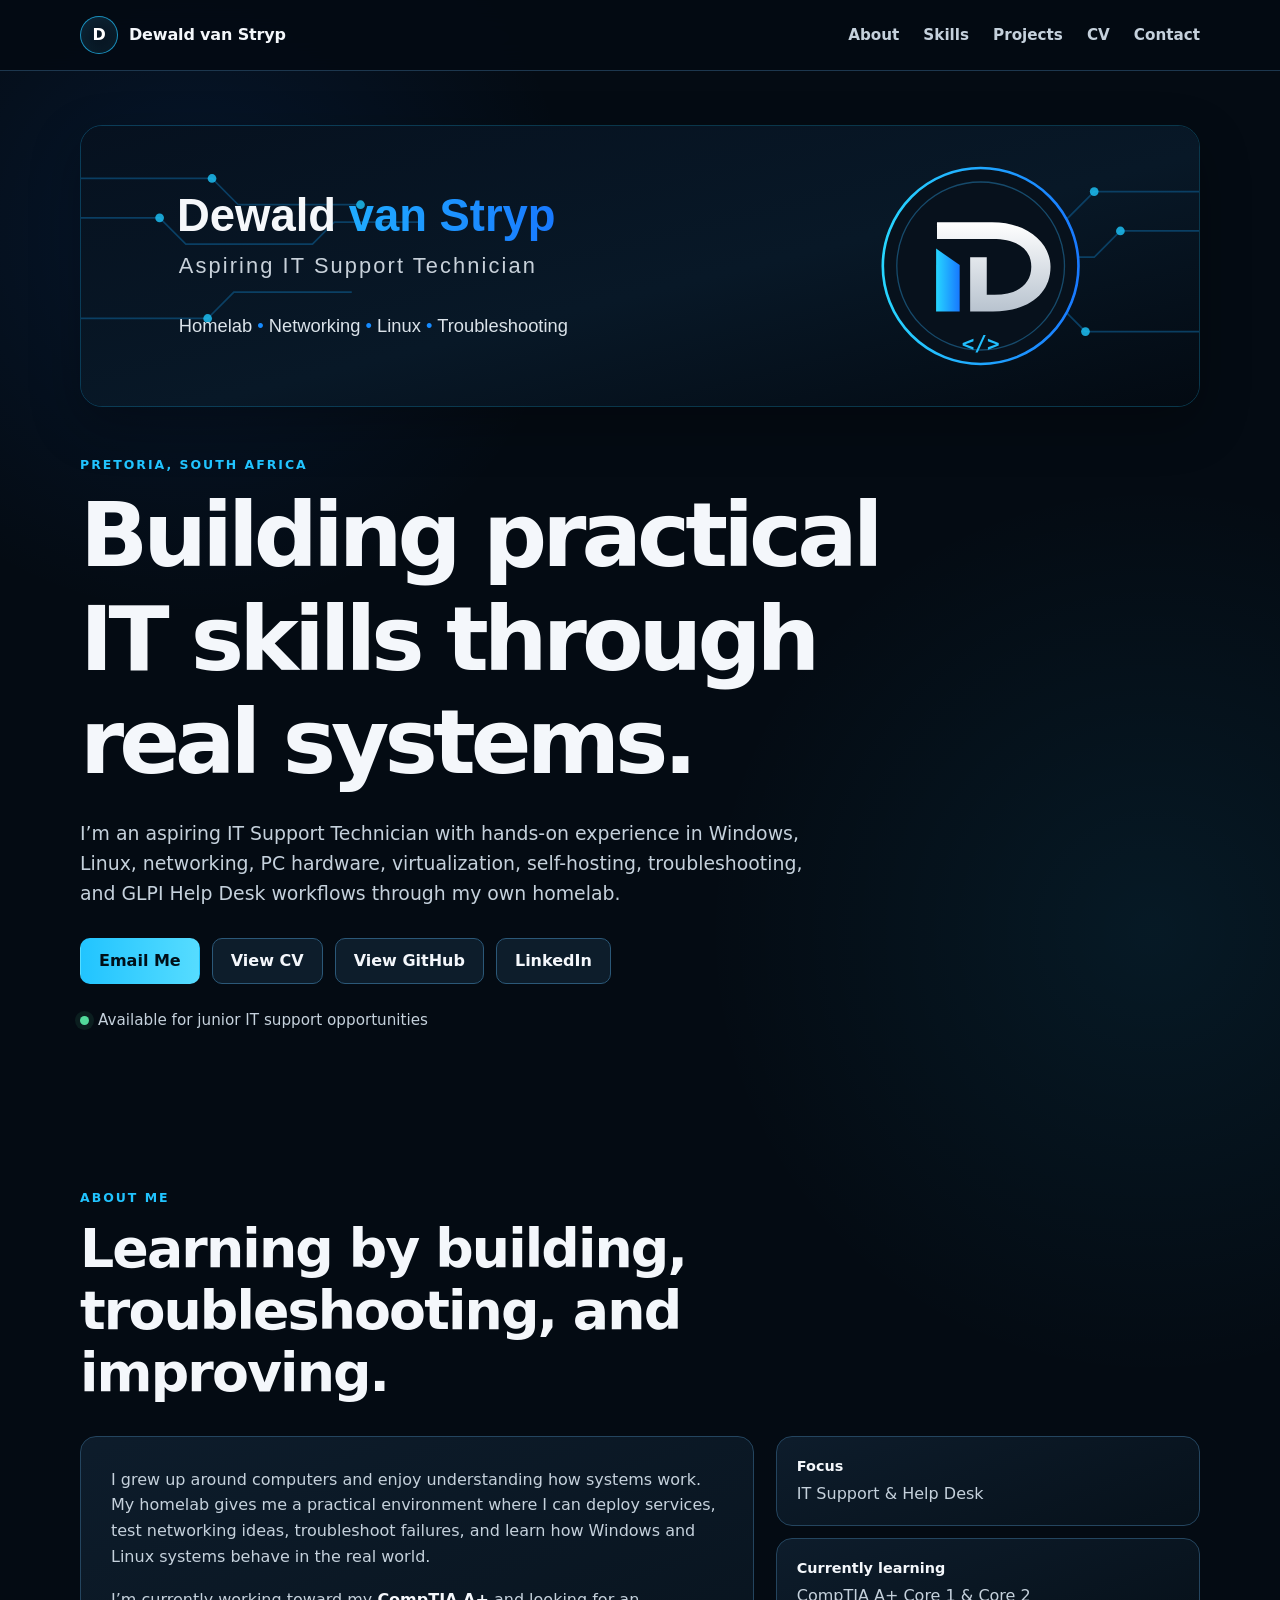
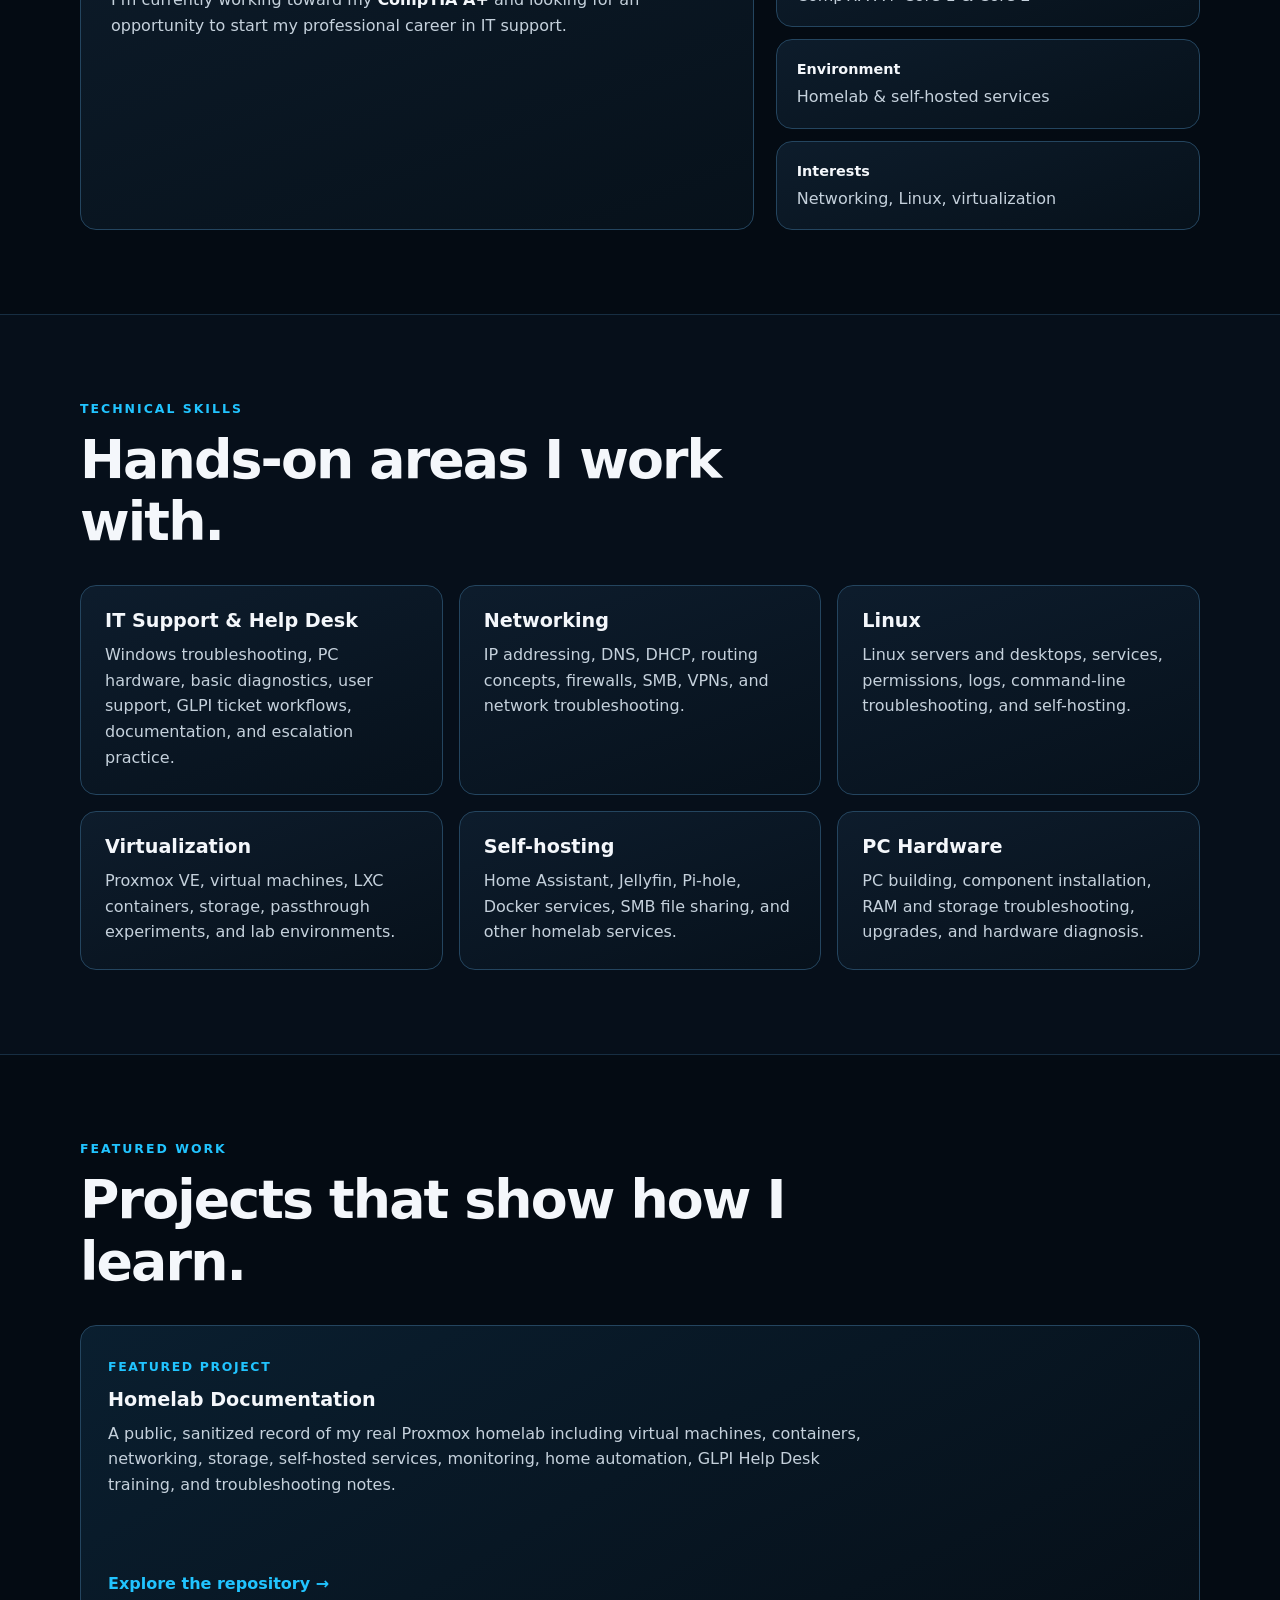
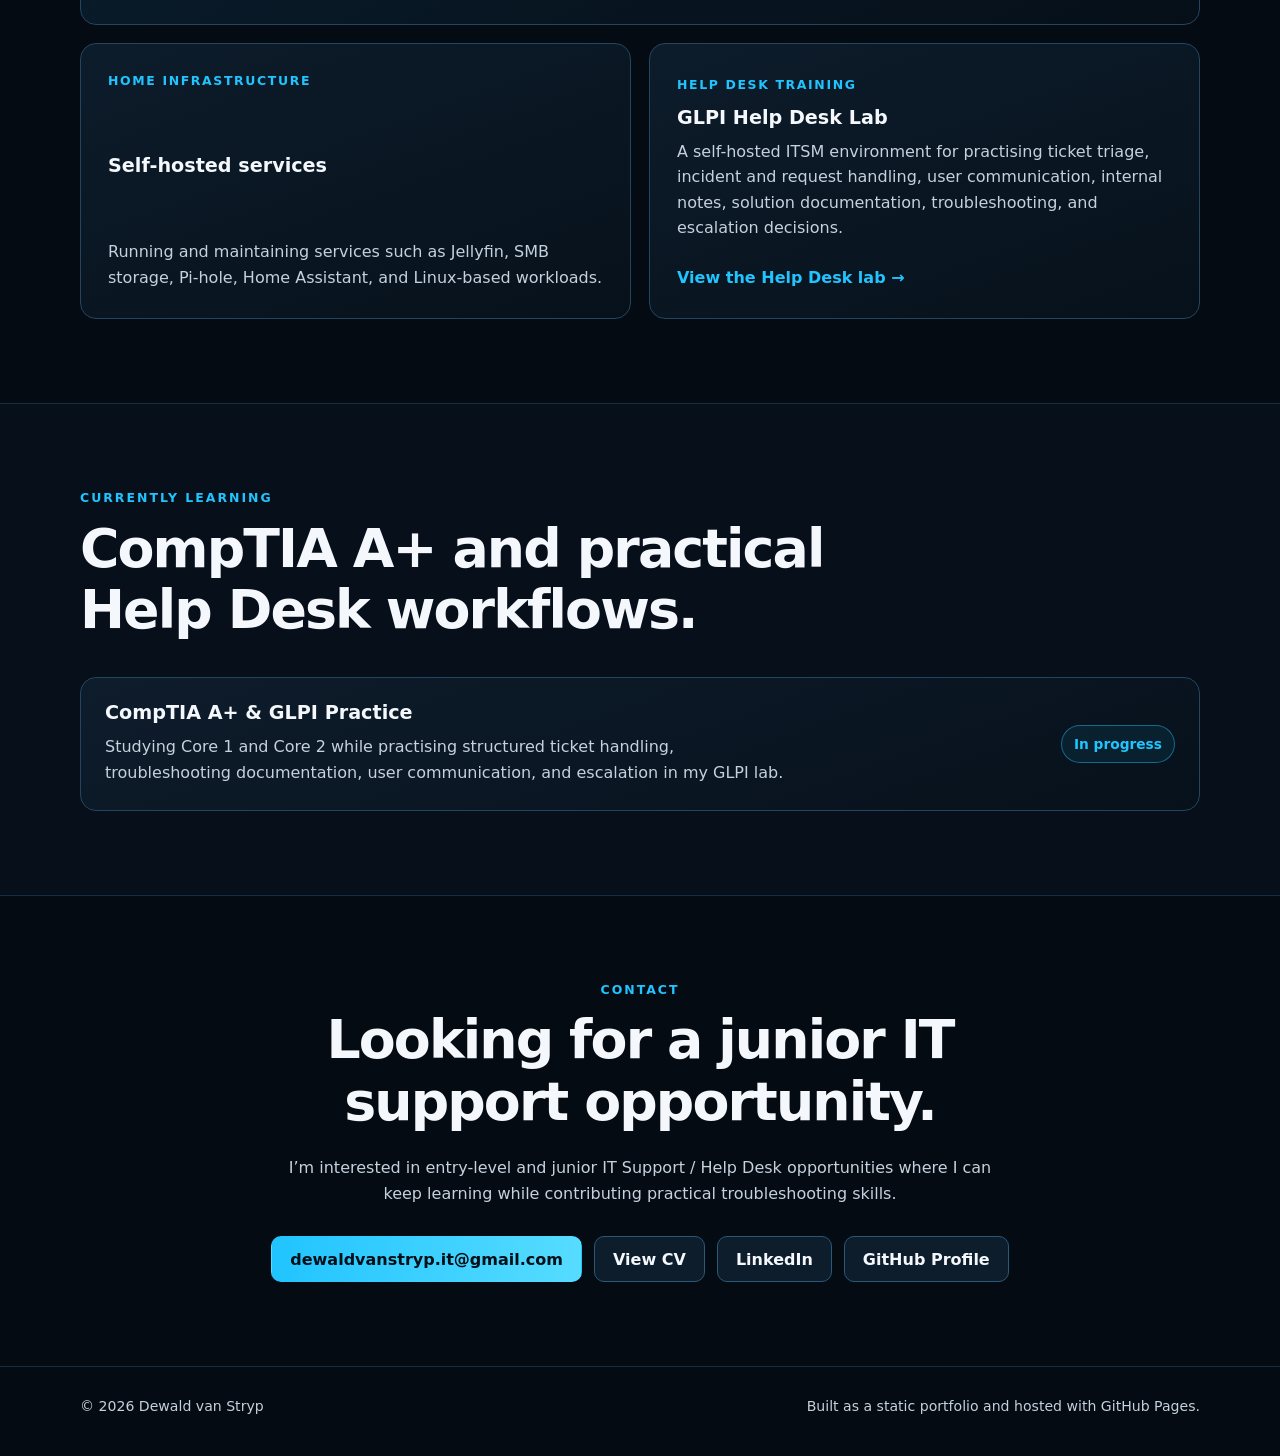
==== commit 057d4fdf: "Highlight GLPI Help Desk training in portfolio" ====
--- a/index.html
+++ b/index.html
@@ -3,8 +3,51 @@
 <head>
   <meta charset="UTF-8" />
   <meta name="viewport" content="width=device-width, initial-scale=1.0" />
-  <meta name="description" content="Dewald van Stryp — aspiring IT Support Technician with hands-on homelab, Linux, networking, virtualization, and troubleshooting experience." />
+  <meta name="description" content="Dewald van Stryp — aspiring IT Support Technician with hands-on homelab, GLPI Help Desk, Windows, Linux, networking, virtualization, and troubleshooting experience." />
+  <meta name="robots" content="index, follow" />
+  <meta name="google-site-verification" content="vtlkS2W6An80JhJ-5EMBuMErXIGuyCUTJz1DuAGrqAs" />
   <meta name="theme-color" content="#07111c" />
+
+  <link rel="canonical" href="https://dewaldvanstryp.github.io/" />
+
+  <meta property="og:type" content="website" />
+  <meta property="og:title" content="Dewald van Stryp | IT Support & Homelab" />
+  <meta property="og:description" content="IT support portfolio covering Windows, Linux, networking, Proxmox, GLPI Help Desk workflows, PC hardware, and troubleshooting." />
+  <meta property="og:url" content="https://dewaldvanstryp.github.io/" />
+  <meta property="og:site_name" content="Dewald van Stryp IT Portfolio" />
+
+  <meta name="twitter:card" content="summary" />
+  <meta name="twitter:title" content="Dewald van Stryp | IT Support & Homelab" />
+  <meta name="twitter:description" content="IT support portfolio covering Windows, Linux, networking, Proxmox, GLPI Help Desk workflows, PC hardware, and troubleshooting." />
+
+  <script type="application/ld+json">
+  {
+    "@context": "https://schema.org",
+    "@type": "Person",
+    "name": "Dewald van Stryp",
+    "url": "https://dewaldvanstryp.github.io/",
+    "jobTitle": "Aspiring IT Support Technician",
+    "sameAs": [
+      "https://github.com/dewaldvanstryp",
+      "https://www.linkedin.com/in/dewald-van-stryp-269820373/"
+    ],
+    "knowsAbout": [
+      "IT Support",
+      "Help Desk",
+      "IT Service Management",
+      "GLPI",
+      "Windows",
+      "Linux",
+      "Networking",
+      "Proxmox VE",
+      "PC Hardware",
+      "Virtualization",
+      "Troubleshooting",
+      "Self-hosting"
+    ]
+  }
+  </script>
+
   <title>Dewald van Stryp | IT Support & Homelab</title>
   <link rel="stylesheet" href="styles.css" />
 </head>
@@ -33,7 +76,7 @@
         <h1>Building practical IT skills through real systems.</h1>
         <p class="hero-text">
           I’m an aspiring IT Support Technician with hands-on experience in Windows, Linux,
-          networking, PC hardware, virtualization, self-hosting, and troubleshooting through my own homelab.
+          networking, PC hardware, virtualization, self-hosting, troubleshooting, and GLPI Help Desk workflows through my own homelab.
         </p>
         <div class="hero-actions">
           <a class="button primary" href="mailto:dewaldvanstryp.it@gmail.com">Email Me</a>
@@ -79,7 +122,7 @@
           <h2>Hands-on areas I work with.</h2>
         </div>
         <div class="skill-grid">
-          <article class="card skill-card"><h3>IT Support</h3><p>Windows troubleshooting, PC hardware, basic diagnostics, user support, and problem solving.</p></article>
+          <article class="card skill-card"><h3>IT Support & Help Desk</h3><p>Windows troubleshooting, PC hardware, basic diagnostics, user support, GLPI ticket workflows, documentation, and escalation practice.</p></article>
           <article class="card skill-card"><h3>Networking</h3><p>IP addressing, DNS, DHCP, routing concepts, firewalls, SMB, VPNs, and network troubleshooting.</p></article>
           <article class="card skill-card"><h3>Linux</h3><p>Linux servers and desktops, services, permissions, logs, command-line troubleshooting, and self-hosting.</p></article>
           <article class="card skill-card"><h3>Virtualization</h3><p>Proxmox VE, virtual machines, LXC containers, storage, passthrough experiments, and lab environments.</p></article>
@@ -99,19 +142,19 @@
           <div>
             <span class="project-label">Featured project</span>
             <h3>Homelab Documentation</h3>
-            <p>A public, sanitized record of my real Proxmox homelab including virtual machines, containers, networking, storage, self-hosted services, monitoring, home automation, and troubleshooting notes.</p>
+            <p>A public, sanitized record of my real Proxmox homelab including virtual machines, containers, networking, storage, self-hosted services, monitoring, home automation, GLPI Help Desk training, and troubleshooting notes.</p>
           </div>
           <a class="text-link" href="https://github.com/dewaldvanstryp/homelab" target="_blank" rel="noreferrer">Explore the repository →</a>
         </article>
         <article class="project-card"><span class="project-label">Home infrastructure</span><h3>Self-hosted services</h3><p>Running and maintaining services such as Jellyfin, SMB storage, Pi-hole, Home Assistant, and Linux-based workloads.</p></article>
-        <article class="project-card"><span class="project-label">Troubleshooting</span><h3>Real-world problem solving</h3><p>Diagnosing hardware, Windows, Linux, DNS, networking, and service issues using a structured troubleshoot-and-test approach.</p></article>
+        <article class="project-card"><div><span class="project-label">Help Desk training</span><h3>GLPI Help Desk Lab</h3><p>A self-hosted ITSM environment for practising ticket triage, incident and request handling, user communication, internal notes, solution documentation, troubleshooting, and escalation decisions.</p></div><a class="text-link" href="https://github.com/dewaldvanstryp/homelab/blob/main/docs/glpi-helpdesk.md" target="_blank" rel="noreferrer">View the Help Desk lab →</a></article>
       </div>
     </section>
 
     <section class="section alt-section">
       <div class="container learning-wrap">
-        <div class="section-heading"><p class="eyebrow">Currently learning</p><h2>CompTIA A+ and practical IT support.</h2></div>
-        <div class="learning-card"><div><h3>CompTIA A+</h3><p>Studying Core 1 and Core 2 while continuing to build hands-on experience through my homelab and personal systems.</p></div><span class="learning-badge">In progress</span></div>
+        <div class="section-heading"><p class="eyebrow">Currently learning</p><h2>CompTIA A+ and practical Help Desk workflows.</h2></div>
+        <div class="learning-card"><div><h3>CompTIA A+ & GLPI Practice</h3><p>Studying Core 1 and Core 2 while practising structured ticket handling, troubleshooting documentation, user communication, and escalation in my GLPI lab.</p></div><span class="learning-badge">In progress</span></div>
       </div>
     </section>
 
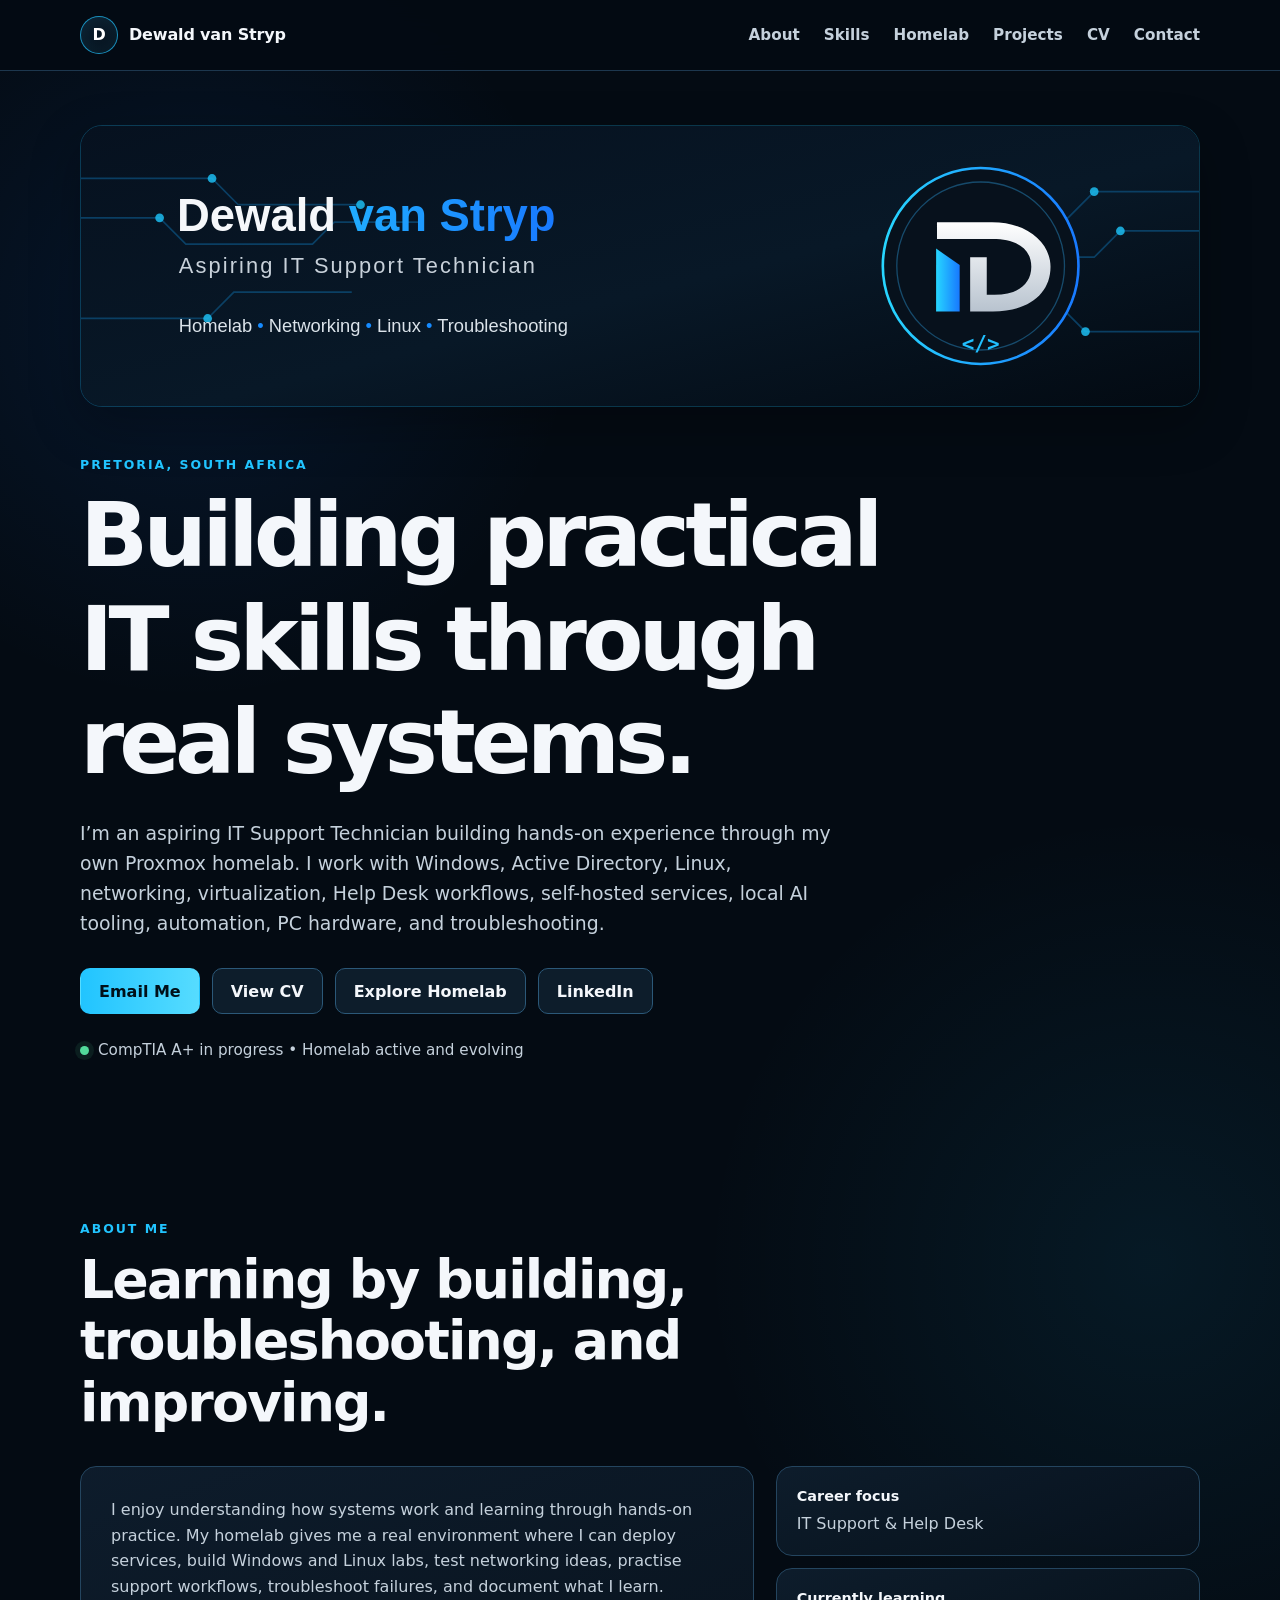
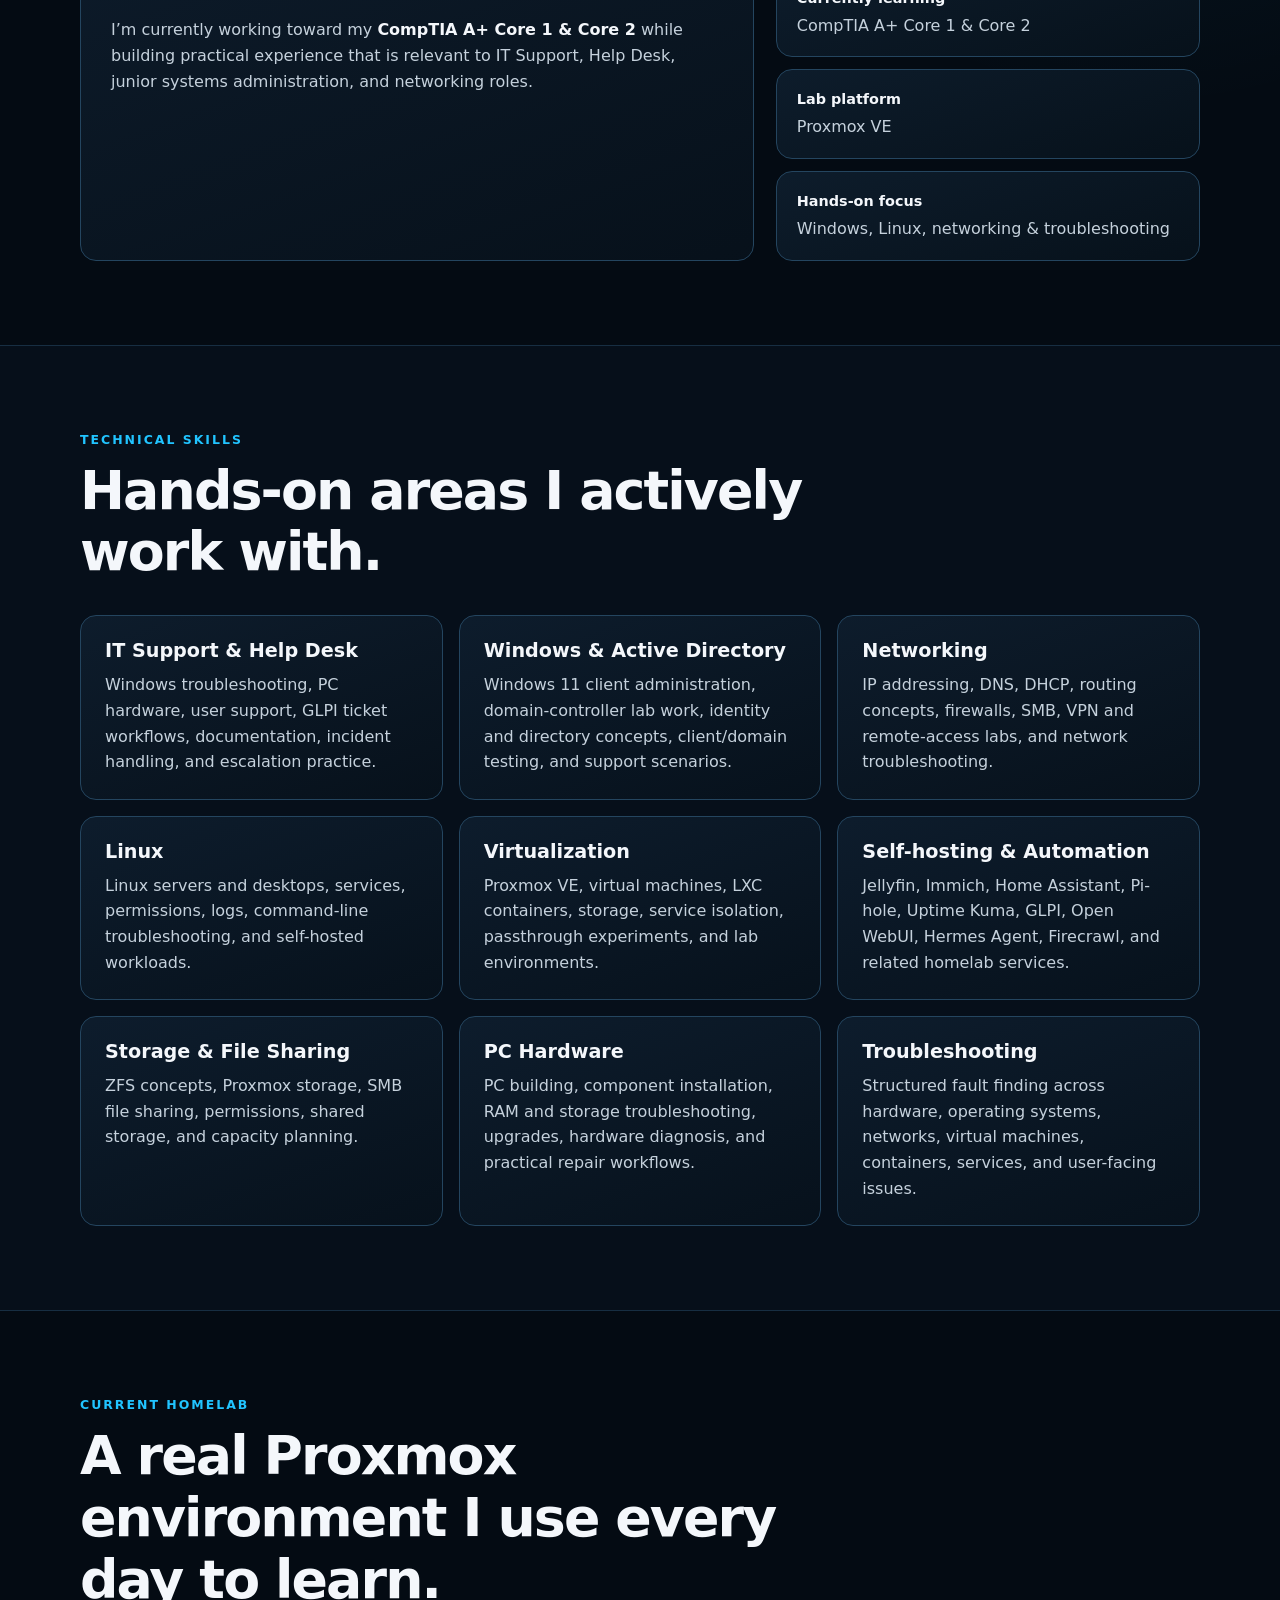
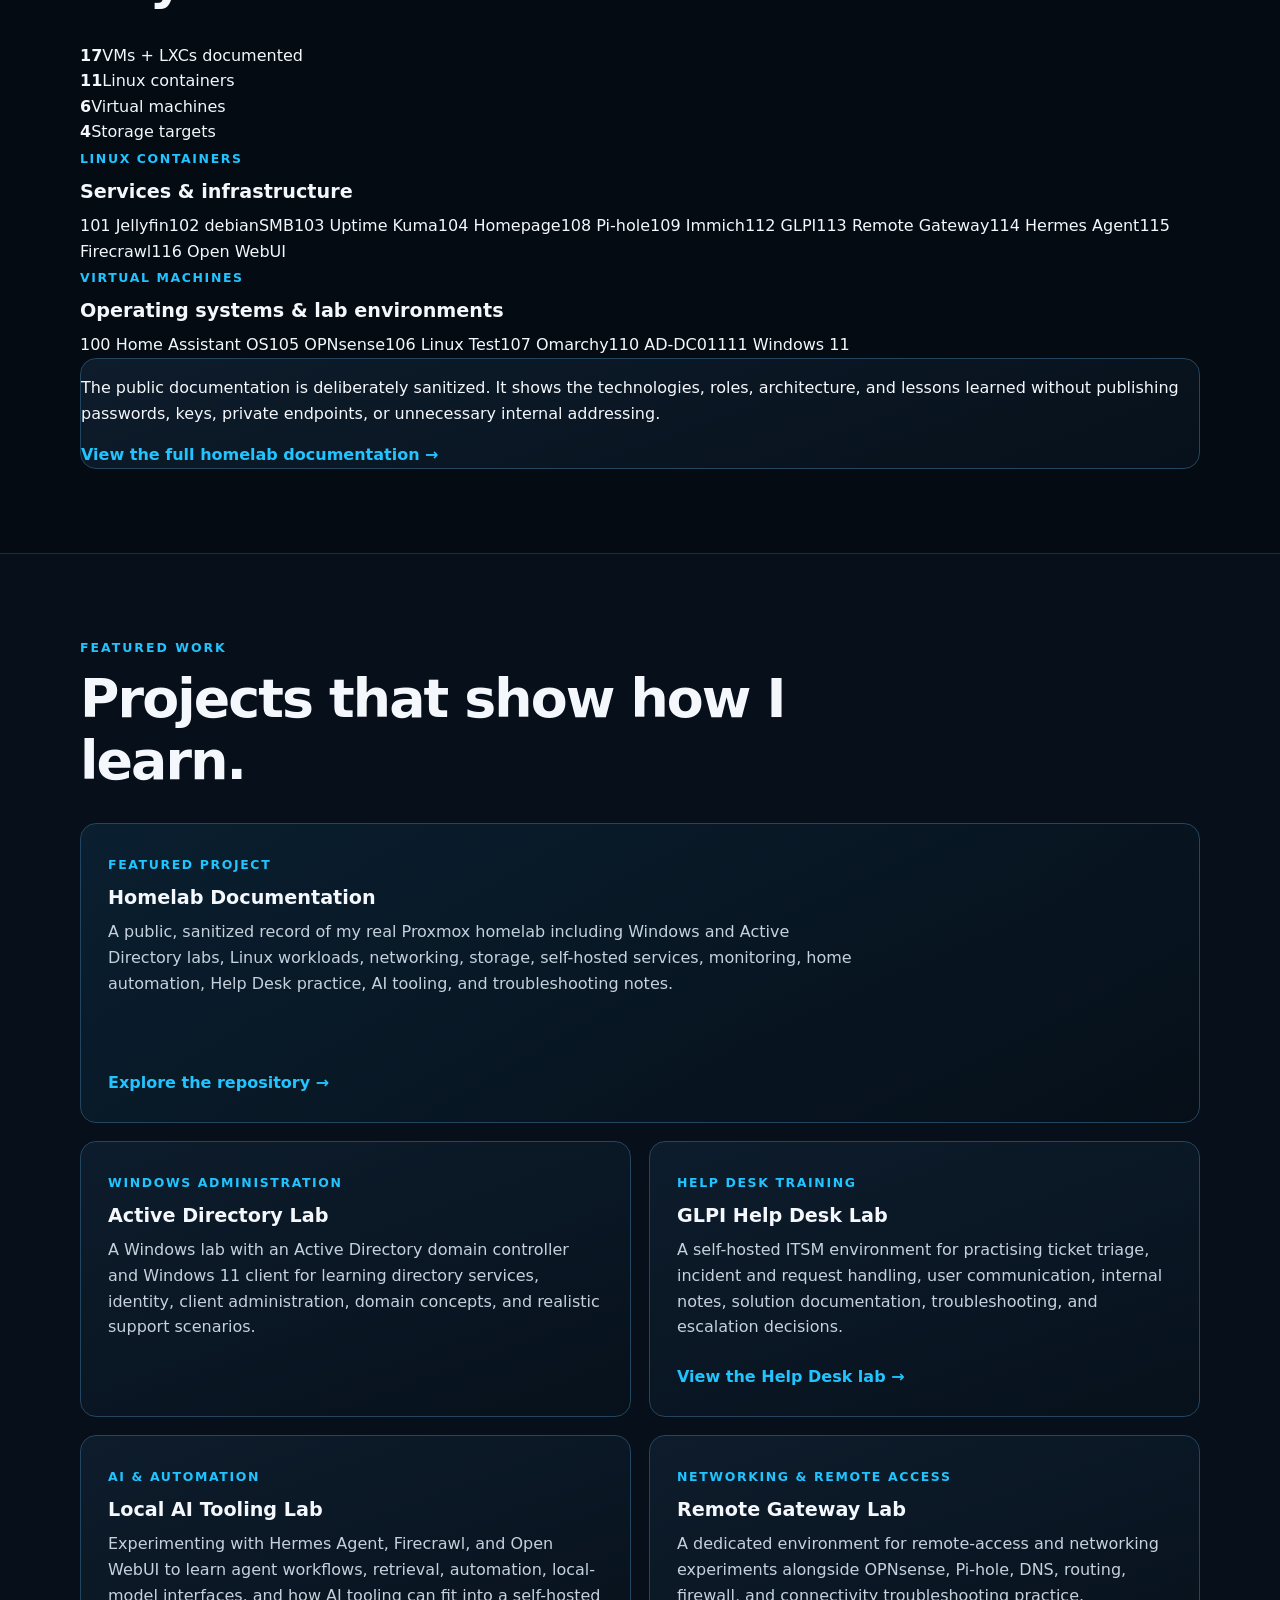
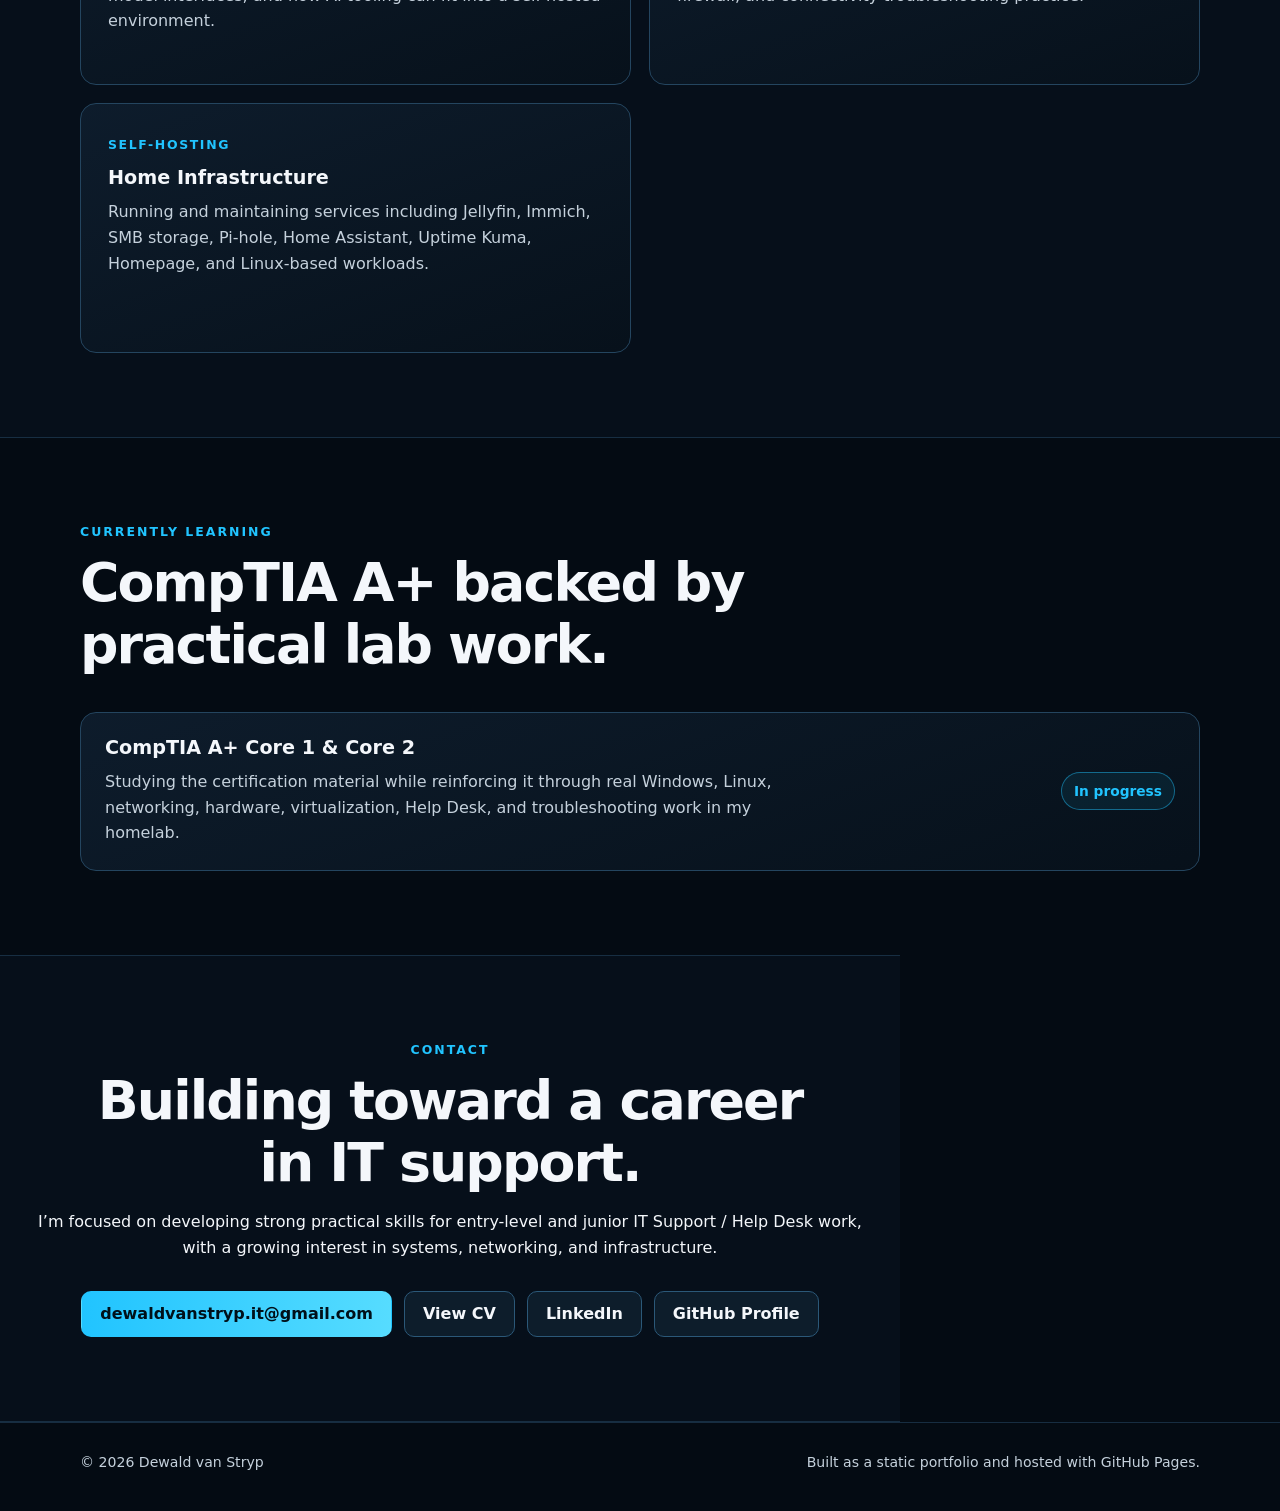
==== commit 7c01dd4b: "Update portfolio with expanded Proxmox homelab" ====
--- a/index.html
+++ b/index.html
@@ -3,7 +3,7 @@
 <head>
   <meta charset="UTF-8" />
   <meta name="viewport" content="width=device-width, initial-scale=1.0" />
-  <meta name="description" content="Dewald van Stryp — aspiring IT Support Technician with hands-on homelab, GLPI Help Desk, Windows, Linux, networking, virtualization, and troubleshooting experience." />
+  <meta name="description" content="Dewald van Stryp — aspiring IT Support Technician with a hands-on Proxmox homelab covering Windows, Active Directory, Linux, networking, GLPI Help Desk, self-hosting, local AI, automation, and troubleshooting." />
   <meta name="robots" content="index, follow" />
   <meta name="google-site-verification" content="vtlkS2W6An80JhJ-5EMBuMErXIGuyCUTJz1DuAGrqAs" />
   <meta name="theme-color" content="#07111c" />
@@ -12,13 +12,13 @@
 
   <meta property="og:type" content="website" />
   <meta property="og:title" content="Dewald van Stryp | IT Support & Homelab" />
-  <meta property="og:description" content="IT support portfolio covering Windows, Linux, networking, Proxmox, GLPI Help Desk workflows, PC hardware, and troubleshooting." />
+  <meta property="og:description" content="IT support portfolio covering Windows, Active Directory, Linux, networking, Proxmox, GLPI Help Desk, self-hosting, local AI, automation, PC hardware, and troubleshooting." />
   <meta property="og:url" content="https://dewaldvanstryp.github.io/" />
   <meta property="og:site_name" content="Dewald van Stryp IT Portfolio" />
 
   <meta name="twitter:card" content="summary" />
   <meta name="twitter:title" content="Dewald van Stryp | IT Support & Homelab" />
-  <meta name="twitter:description" content="IT support portfolio covering Windows, Linux, networking, Proxmox, GLPI Help Desk workflows, PC hardware, and troubleshooting." />
+  <meta name="twitter:description" content="Hands-on IT portfolio built around a real Proxmox homelab with Windows, Active Directory, Linux, networking, Help Desk, self-hosting, and automation labs." />
 
   <script type="application/ld+json">
   {
@@ -37,13 +37,17 @@
       "IT Service Management",
       "GLPI",
       "Windows",
+      "Active Directory",
       "Linux",
       "Networking",
       "Proxmox VE",
       "PC Hardware",
       "Virtualization",
       "Troubleshooting",
-      "Self-hosting"
+      "Self-hosting",
+      "Home Assistant",
+      "Local AI",
+      "Automation"
     ]
   }
   </script>
@@ -61,6 +65,7 @@
       <div class="nav-links">
         <a href="#about">About</a>
         <a href="#skills">Skills</a>
+        <a href="#homelab">Homelab</a>
         <a href="#projects">Projects</a>
         <a href="cv.html">CV</a>
         <a href="#contact">Contact</a>
@@ -75,18 +80,17 @@
         <p class="eyebrow">Pretoria, South Africa</p>
         <h1>Building practical IT skills through real systems.</h1>
         <p class="hero-text">
-          I’m an aspiring IT Support Technician with hands-on experience in Windows, Linux,
-          networking, PC hardware, virtualization, self-hosting, troubleshooting, and GLPI Help Desk workflows through my own homelab.
+          I’m an aspiring IT Support Technician building hands-on experience through my own Proxmox homelab. I work with Windows, Active Directory, Linux, networking, virtualization, Help Desk workflows, self-hosted services, local AI tooling, automation, PC hardware, and troubleshooting.
         </p>
         <div class="hero-actions">
           <a class="button primary" href="mailto:dewaldvanstryp.it@gmail.com">Email Me</a>
           <a class="button secondary" href="cv.html">View CV</a>
-          <a class="button secondary" href="https://github.com/dewaldvanstryp" target="_blank" rel="noreferrer">View GitHub</a>
+          <a class="button secondary" href="https://github.com/dewaldvanstryp/homelab" target="_blank" rel="noreferrer">Explore Homelab</a>
           <a class="button secondary" href="https://www.linkedin.com/in/dewald-van-stryp-269820373/" target="_blank" rel="noreferrer">LinkedIn</a>
         </div>
         <div class="status-row" aria-label="Current status">
           <span class="status-dot"></span>
-          <span>Available for junior IT support opportunities</span>
+          <span>CompTIA A+ in progress • Homelab active and evolving</span>
         </div>
       </div>
     </section>
@@ -99,18 +103,17 @@
       <div class="about-grid">
         <div class="card large-card">
           <p>
-            I grew up around computers and enjoy understanding how systems work. My homelab gives me a practical environment
-            where I can deploy services, test networking ideas, troubleshoot failures, and learn how Windows and Linux systems behave in the real world.
+            I enjoy understanding how systems work and learning through hands-on practice. My homelab gives me a real environment where I can deploy services, build Windows and Linux labs, test networking ideas, practise support workflows, troubleshoot failures, and document what I learn.
           </p>
           <p>
-            I’m currently working toward my <strong>CompTIA A+</strong> and looking for an opportunity to start my professional career in IT support.
+            I’m currently working toward my <strong>CompTIA A+ Core 1 & Core 2</strong> while building practical experience that is relevant to IT Support, Help Desk, junior systems administration, and networking roles.
           </p>
         </div>
         <div class="quick-facts">
-          <div class="fact"><strong>Focus</strong><span>IT Support & Help Desk</span></div>
+          <div class="fact"><strong>Career focus</strong><span>IT Support & Help Desk</span></div>
           <div class="fact"><strong>Currently learning</strong><span>CompTIA A+ Core 1 & Core 2</span></div>
-          <div class="fact"><strong>Environment</strong><span>Homelab & self-hosted services</span></div>
-          <div class="fact"><strong>Interests</strong><span>Networking, Linux, virtualization</span></div>
+          <div class="fact"><strong>Lab platform</strong><span>Proxmox VE</span></div>
+          <div class="fact"><strong>Hands-on focus</strong><span>Windows, Linux, networking & troubleshooting</span></div>
         </div>
       </div>
     </section>
@@ -119,54 +122,116 @@
       <div class="container">
         <div class="section-heading">
           <p class="eyebrow">Technical skills</p>
-          <h2>Hands-on areas I work with.</h2>
+          <h2>Hands-on areas I actively work with.</h2>
         </div>
         <div class="skill-grid">
-          <article class="card skill-card"><h3>IT Support & Help Desk</h3><p>Windows troubleshooting, PC hardware, basic diagnostics, user support, GLPI ticket workflows, documentation, and escalation practice.</p></article>
-          <article class="card skill-card"><h3>Networking</h3><p>IP addressing, DNS, DHCP, routing concepts, firewalls, SMB, VPNs, and network troubleshooting.</p></article>
-          <article class="card skill-card"><h3>Linux</h3><p>Linux servers and desktops, services, permissions, logs, command-line troubleshooting, and self-hosting.</p></article>
-          <article class="card skill-card"><h3>Virtualization</h3><p>Proxmox VE, virtual machines, LXC containers, storage, passthrough experiments, and lab environments.</p></article>
-          <article class="card skill-card"><h3>Self-hosting</h3><p>Home Assistant, Jellyfin, Pi-hole, Docker services, SMB file sharing, and other homelab services.</p></article>
-          <article class="card skill-card"><h3>PC Hardware</h3><p>PC building, component installation, RAM and storage troubleshooting, upgrades, and hardware diagnosis.</p></article>
-        </div>
-      </div>
-    </section>
-
-    <section id="projects" class="section container">
+          <article class="card skill-card"><h3>IT Support & Help Desk</h3><p>Windows troubleshooting, PC hardware, user support, GLPI ticket workflows, documentation, incident handling, and escalation practice.</p></article>
+          <article class="card skill-card"><h3>Windows & Active Directory</h3><p>Windows 11 client administration, domain-controller lab work, identity and directory concepts, client/domain testing, and support scenarios.</p></article>
+          <article class="card skill-card"><h3>Networking</h3><p>IP addressing, DNS, DHCP, routing concepts, firewalls, SMB, VPN and remote-access labs, and network troubleshooting.</p></article>
+          <article class="card skill-card"><h3>Linux</h3><p>Linux servers and desktops, services, permissions, logs, command-line troubleshooting, and self-hosted workloads.</p></article>
+          <article class="card skill-card"><h3>Virtualization</h3><p>Proxmox VE, virtual machines, LXC containers, storage, service isolation, passthrough experiments, and lab environments.</p></article>
+          <article class="card skill-card"><h3>Self-hosting & Automation</h3><p>Jellyfin, Immich, Home Assistant, Pi-hole, Uptime Kuma, GLPI, Open WebUI, Hermes Agent, Firecrawl, and related homelab services.</p></article>
+          <article class="card skill-card"><h3>Storage & File Sharing</h3><p>ZFS concepts, Proxmox storage, SMB file sharing, permissions, shared storage, and capacity planning.</p></article>
+          <article class="card skill-card"><h3>PC Hardware</h3><p>PC building, component installation, RAM and storage troubleshooting, upgrades, hardware diagnosis, and practical repair workflows.</p></article>
+          <article class="card skill-card"><h3>Troubleshooting</h3><p>Structured fault finding across hardware, operating systems, networks, virtual machines, containers, services, and user-facing issues.</p></article>
+        </div>
+      </div>
+    </section>
+
+    <section id="homelab" class="section container">
       <div class="section-heading">
-        <p class="eyebrow">Featured work</p>
-        <h2>Projects that show how I learn.</h2>
-      </div>
-      <div class="project-grid">
-        <article class="project-card featured">
-          <div>
-            <span class="project-label">Featured project</span>
-            <h3>Homelab Documentation</h3>
-            <p>A public, sanitized record of my real Proxmox homelab including virtual machines, containers, networking, storage, self-hosted services, monitoring, home automation, GLPI Help Desk training, and troubleshooting notes.</p>
+        <p class="eyebrow">Current homelab</p>
+        <h2>A real Proxmox environment I use every day to learn.</h2>
+      </div>
+
+      <div class="stats-grid" aria-label="Homelab summary">
+        <div class="stat-card"><strong>17</strong><span>VMs + LXCs documented</span></div>
+        <div class="stat-card"><strong>11</strong><span>Linux containers</span></div>
+        <div class="stat-card"><strong>6</strong><span>Virtual machines</span></div>
+        <div class="stat-card"><strong>4</strong><span>Storage targets</span></div>
+      </div>
+
+      <div class="inventory-grid">
+        <article class="inventory-card">
+          <span class="project-label">Linux containers</span>
+          <h3>Services & infrastructure</h3>
+          <div class="tag-list">
+            <span>101 Jellyfin</span><span>102 debianSMB</span><span>103 Uptime Kuma</span><span>104 Homepage</span><span>108 Pi-hole</span><span>109 Immich</span><span>112 GLPI</span><span>113 Remote Gateway</span><span>114 Hermes Agent</span><span>115 Firecrawl</span><span>116 Open WebUI</span>
           </div>
-          <a class="text-link" href="https://github.com/dewaldvanstryp/homelab" target="_blank" rel="noreferrer">Explore the repository →</a>
         </article>
-        <article class="project-card"><span class="project-label">Home infrastructure</span><h3>Self-hosted services</h3><p>Running and maintaining services such as Jellyfin, SMB storage, Pi-hole, Home Assistant, and Linux-based workloads.</p></article>
-        <article class="project-card"><div><span class="project-label">Help Desk training</span><h3>GLPI Help Desk Lab</h3><p>A self-hosted ITSM environment for practising ticket triage, incident and request handling, user communication, internal notes, solution documentation, troubleshooting, and escalation decisions.</p></div><a class="text-link" href="https://github.com/dewaldvanstryp/homelab/blob/main/docs/glpi-helpdesk.md" target="_blank" rel="noreferrer">View the Help Desk lab →</a></article>
-      </div>
-    </section>
-
-    <section class="section alt-section">
-      <div class="container learning-wrap">
-        <div class="section-heading"><p class="eyebrow">Currently learning</p><h2>CompTIA A+ and practical Help Desk workflows.</h2></div>
-        <div class="learning-card"><div><h3>CompTIA A+ & GLPI Practice</h3><p>Studying Core 1 and Core 2 while practising structured ticket handling, troubleshooting documentation, user communication, and escalation in my GLPI lab.</p></div><span class="learning-badge">In progress</span></div>
-      </div>
-    </section>
-
-    <section id="contact" class="section container contact-section">
-      <p class="eyebrow">Contact</p>
-      <h2>Looking for a junior IT support opportunity.</h2>
-      <p>I’m interested in entry-level and junior IT Support / Help Desk opportunities where I can keep learning while contributing practical troubleshooting skills.</p>
-      <div class="hero-actions contact-actions">
-        <a class="button primary" href="mailto:dewaldvanstryp.it@gmail.com">dewaldvanstryp.it@gmail.com</a>
-        <a class="button secondary" href="cv.html">View CV</a>
-        <a class="button secondary" href="https://www.linkedin.com/in/dewald-van-stryp-269820373/" target="_blank" rel="noreferrer">LinkedIn</a>
-        <a class="button secondary" href="https://github.com/dewaldvanstryp" target="_blank" rel="noreferrer">GitHub Profile</a>
+        <article class="inventory-card">
+          <span class="project-label">Virtual machines</span>
+          <h3>Operating systems & lab environments</h3>
+          <div class="tag-list">
+            <span>100 Home Assistant OS</span><span>105 OPNsense</span><span>106 Linux Test</span><span>107 Omarchy</span><span>110 AD-DC01</span><span>111 Windows 11</span>
+          </div>
+        </article>
+      </div>
+
+      <div class="homelab-note card">
+        <p>The public documentation is deliberately sanitized. It shows the technologies, roles, architecture, and lessons learned without publishing passwords, keys, private endpoints, or unnecessary internal addressing.</p>
+        <a class="text-link" href="https://github.com/dewaldvanstryp/homelab" target="_blank" rel="noreferrer">View the full homelab documentation →</a>
+      </div>
+    </section>
+
+    <section id="projects" class="section alt-section">
+      <div class="container">
+        <div class="section-heading">
+          <p class="eyebrow">Featured work</p>
+          <h2>Projects that show how I learn.</h2>
+        </div>
+        <div class="project-grid">
+          <article class="project-card featured">
+            <div>
+              <span class="project-label">Featured project</span>
+              <h3>Homelab Documentation</h3>
+              <p>A public, sanitized record of my real Proxmox homelab including Windows and Active Directory labs, Linux workloads, networking, storage, self-hosted services, monitoring, home automation, Help Desk practice, AI tooling, and troubleshooting notes.</p>
+            </div>
+            <a class="text-link" href="https://github.com/dewaldvanstryp/homelab" target="_blank" rel="noreferrer">Explore the repository →</a>
+          </article>
+
+          <article class="project-card">
+            <div><span class="project-label">Windows administration</span><h3>Active Directory Lab</h3><p>A Windows lab with an Active Directory domain controller and Windows 11 client for learning directory services, identity, client administration, domain concepts, and realistic support scenarios.</p></div>
+          </article>
+
+          <article class="project-card">
+            <div><span class="project-label">Help Desk training</span><h3>GLPI Help Desk Lab</h3><p>A self-hosted ITSM environment for practising ticket triage, incident and request handling, user communication, internal notes, solution documentation, troubleshooting, and escalation decisions.</p></div>
+            <a class="text-link" href="https://github.com/dewaldvanstryp/homelab/blob/main/docs/glpi-helpdesk.md" target="_blank" rel="noreferrer">View the Help Desk lab →</a>
+          </article>
+
+          <article class="project-card">
+            <div><span class="project-label">AI & automation</span><h3>Local AI Tooling Lab</h3><p>Experimenting with Hermes Agent, Firecrawl, and Open WebUI to learn agent workflows, retrieval, automation, local-model interfaces, and how AI tooling can fit into a self-hosted environment.</p></div>
+          </article>
+
+          <article class="project-card">
+            <div><span class="project-label">Networking & remote access</span><h3>Remote Gateway Lab</h3><p>A dedicated environment for remote-access and networking experiments alongside OPNsense, Pi-hole, DNS, routing, firewall, and connectivity troubleshooting practice.</p></div>
+          </article>
+
+          <article class="project-card">
+            <div><span class="project-label">Self-hosting</span><h3>Home Infrastructure</h3><p>Running and maintaining services including Jellyfin, Immich, SMB storage, Pi-hole, Home Assistant, Uptime Kuma, Homepage, and Linux-based workloads.</p></div>
+          </article>
+        </div>
+      </div>
+    </section>
+
+    <section class="section container">
+      <div class="learning-wrap">
+        <div class="section-heading"><p class="eyebrow">Currently learning</p><h2>CompTIA A+ backed by practical lab work.</h2></div>
+        <div class="learning-card"><div><h3>CompTIA A+ Core 1 & Core 2</h3><p>Studying the certification material while reinforcing it through real Windows, Linux, networking, hardware, virtualization, Help Desk, and troubleshooting work in my homelab.</p></div><span class="learning-badge">In progress</span></div>
+      </div>
+    </section>
+
+    <section id="contact" class="section alt-section contact-section">
+      <div class="container">
+        <p class="eyebrow">Contact</p>
+        <h2>Building toward a career in IT support.</h2>
+        <p>I’m focused on developing strong practical skills for entry-level and junior IT Support / Help Desk work, with a growing interest in systems, networking, and infrastructure.</p>
+        <div class="hero-actions contact-actions">
+          <a class="button primary" href="mailto:dewaldvanstryp.it@gmail.com">dewaldvanstryp.it@gmail.com</a>
+          <a class="button secondary" href="cv.html">View CV</a>
+          <a class="button secondary" href="https://www.linkedin.com/in/dewald-van-stryp-269820373/" target="_blank" rel="noreferrer">LinkedIn</a>
+          <a class="button secondary" href="https://github.com/dewaldvanstryp" target="_blank" rel="noreferrer">GitHub Profile</a>
+        </div>
       </div>
     </section>
   </main>
